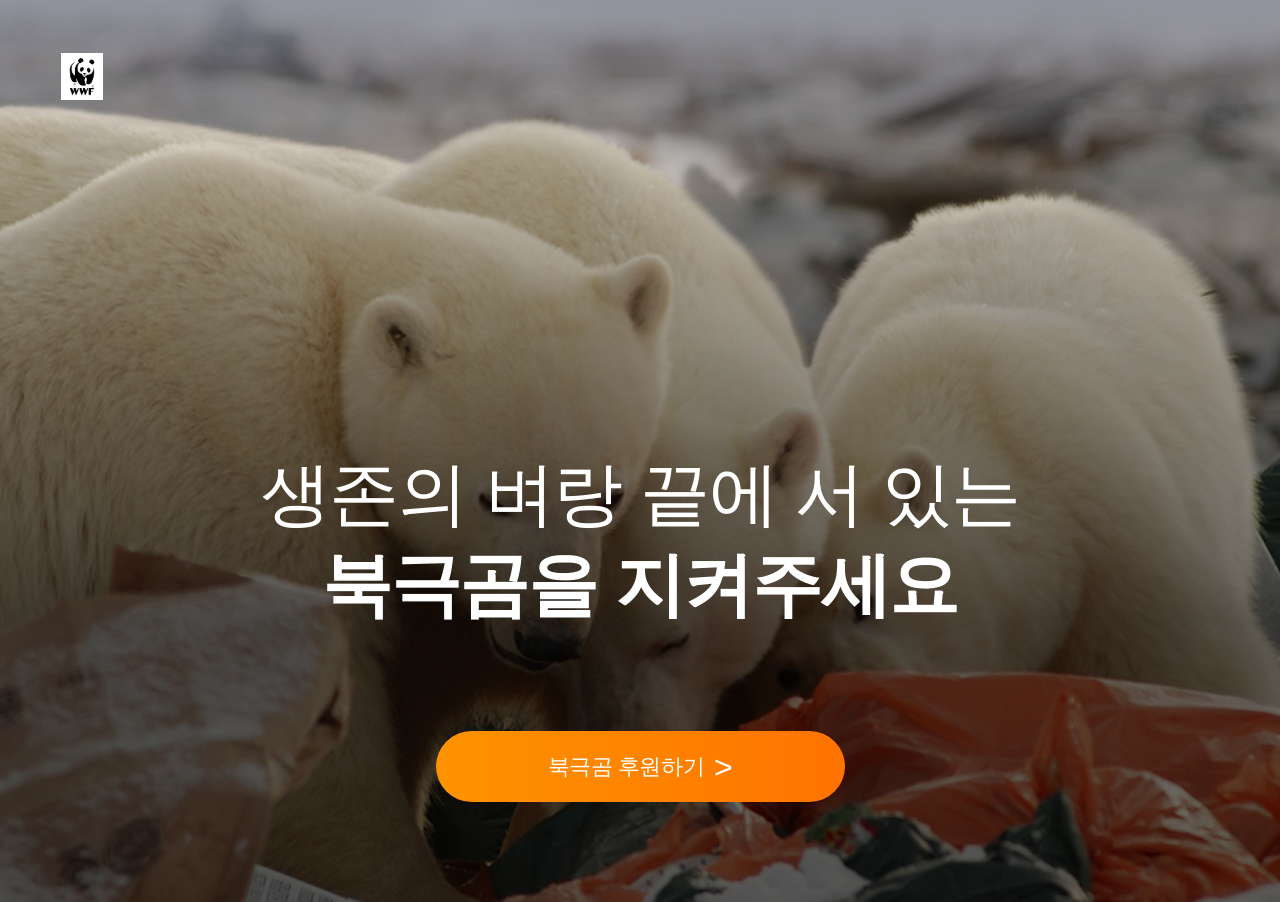
==== index.html @ 6d28d020 "1행 완성" ====
<!DOCTYPE html>
<html lang="ko">
<head>
    <meta charset="UTF-8">
    <meta name="viewport" content="width=device-width, initial-scale=1.0">
    <meta name="keywords" content="">
    <meta name="description" content="">
    <title>Document</title>
    <link rel="shortcut icon" href="./images/logo.jpg" type="image/x-icon">
    <link rel="stylesheet" href="./styles/reset.css">
    <link rel="stylesheet" href="./styles/common.css">
    <link rel="stylesheet" href="./styles/index.css">
    <link rel="stylesheet" href="./styles/responsive.css">
</head>
<body>
    <div id="wrap">
        <!-- 1행 캠페인 표지 -->
        <section class="container intro">
            <p class="logo"><img src="./images/logo.jpg" alt=""></p>
            <h1><span>생존의 벼랑 끝에 서 있는</span><span>북극곰을 지켜주세요</span></h1>
            <a href="#" class="sponsor_btn"><em>북극곰 후원하기</em><!-- a::after --></a>
        </section>
        <!-- 2행 퀴즈 -->
        <!-- 3행 동영상 -->
        <!-- 4행 50 감소 -->
        <!-- 5행 빙하 -->
        <!-- 6행 위기 -->
        <!-- 7행 wwf-->
        <!-- 8행 활동-->
        <!-- 9행 선물-->
        <!-- 10행 안내-->
    </div>
</body>
</html>
---- styles/common.css ----
/* 공통 common.css */
#wrap {}
#wrap * {transition:all 0.5s;}
#wrap .container {min-width:320px;}
/* mobile disign - .sponsor_btn */
#wrap .container .sponsor_btn {
    width:164px; height:41px; /* display:block; margin:0 auto; */
    background:linear-gradient(90deg,#FE9300, #FF7300);
    border-radius:37.5px;
    display:flex;
    flex-flow:row nowrap;
    justify-content:center;
    align-items:center;
    /* gap:10px; */ /* gap 또는 margin-right를 통해 사이를 띄울 수 있음. */ 
}
#wrap .container .sponsor_btn:hover {
    background:linear-gradient(90deg,#16A9C6,#02C7E6);
}
#wrap .container .sponsor_btn:hover::after {
    animation:move 0.5s linear alternate infinite;
}
#wrap .container .sponsor_btn em {
    margin-right:10px; color:#fff;
    font-weight:500;
}
#wrap .container .sponsor_btn::after {
    content:'>'; display:block;
    color:#fff; font-size:0.75rem;
}
@keyframes move {
    0% {transform:translateX(0);}
    100% {transform:translateX(4px);}
}
---- styles/index.css ----
/* =========================1행 캠페인 표지(mobile)======================= */
#wrap .intro {
    background-image:url(../images/bg1.png);
    background-size:auto 130%;
    background-position:center bottom;
    padding:100px 0;
    position:relative;
    display:flex;
    flex-flow:column wrap;
    justify-content:center;
    align-items:center;
}
#wrap .intro > * {position:relative; z-index:100;}
#wrap .intro::after {
    content:''; display:block; width:100%; height:100%;
    background:linear-gradient(transparent, #000 69%); opacity:0.6;
    position:absolute; z-index:90; left:0; top:0;
}
#wrap .intro .logo {
    width:24px; 
    position:absolute;/* 피그마 무시기능과 동일 absolute */ left:21px; top:18px;
    z-index:99999999;
}
#wrap .intro .logo img {width:100%;}
#wrap .intro h1 {text-align:center; margin:0 0 50px;}
#wrap .intro h1 span {
    color:#fff;
    font-size:1.88rem;
    display:block; line-height:1.3;
}
#wrap .intro h1 span:nth-child(1) {}
#wrap .intro h1 span:nth-child(2) {}
#wrap .intro .sponsor_btn {}
---- styles/responsive.css ----
/*  반응형 조건 responsive */
/* m(320~) -> tablet(1024~) -> desktop(1250~) */
@media screen and (min-width:866px) {
    #wrap .intro { padding:300px 0 100px;}
}/* 866~1023 */
@media screen and (min-width:1024px) {
    #wrap .intro { padding:410px 0 100px;}
    #wrap .intro .logo {  left:36px; top:30px; }
    #wrap .intro h1 {margin:0 0 100px;}
    #wrap .intro h1 span {font-size:3.13rem;}
    #wrap .container .sponsor_btn {width:238px; height:60px;}
    #wrap .container .sponsor_btn em {font-size:1.38rem;}
    #wrap .container .sponsor_btn::after {font-size:1rem;}
}/* 1024~1249*/
@media screen and (min-width:1250px) {
    #wrap .intro { padding:449px 0 100px;}
    #wrap .intro .logo {width:42px; left:61px; top:53px;}
    #wrap .container .sponsor_btn {width:409px; height:71px;}
    #wrap .container .sponsor_btn em {font-size:2.13;}
    #wrap .container .sponsor_btn::after {font-size:2rem;}
    #wrap .intro h1 span {font-size:4.38rem;}
    #wrap .intro h1 span:nth-child(1) {font-weight:400;}
    #wrap .intro h1 span:nth-child(2) {font-weight:700;}
}/* 1250~max */
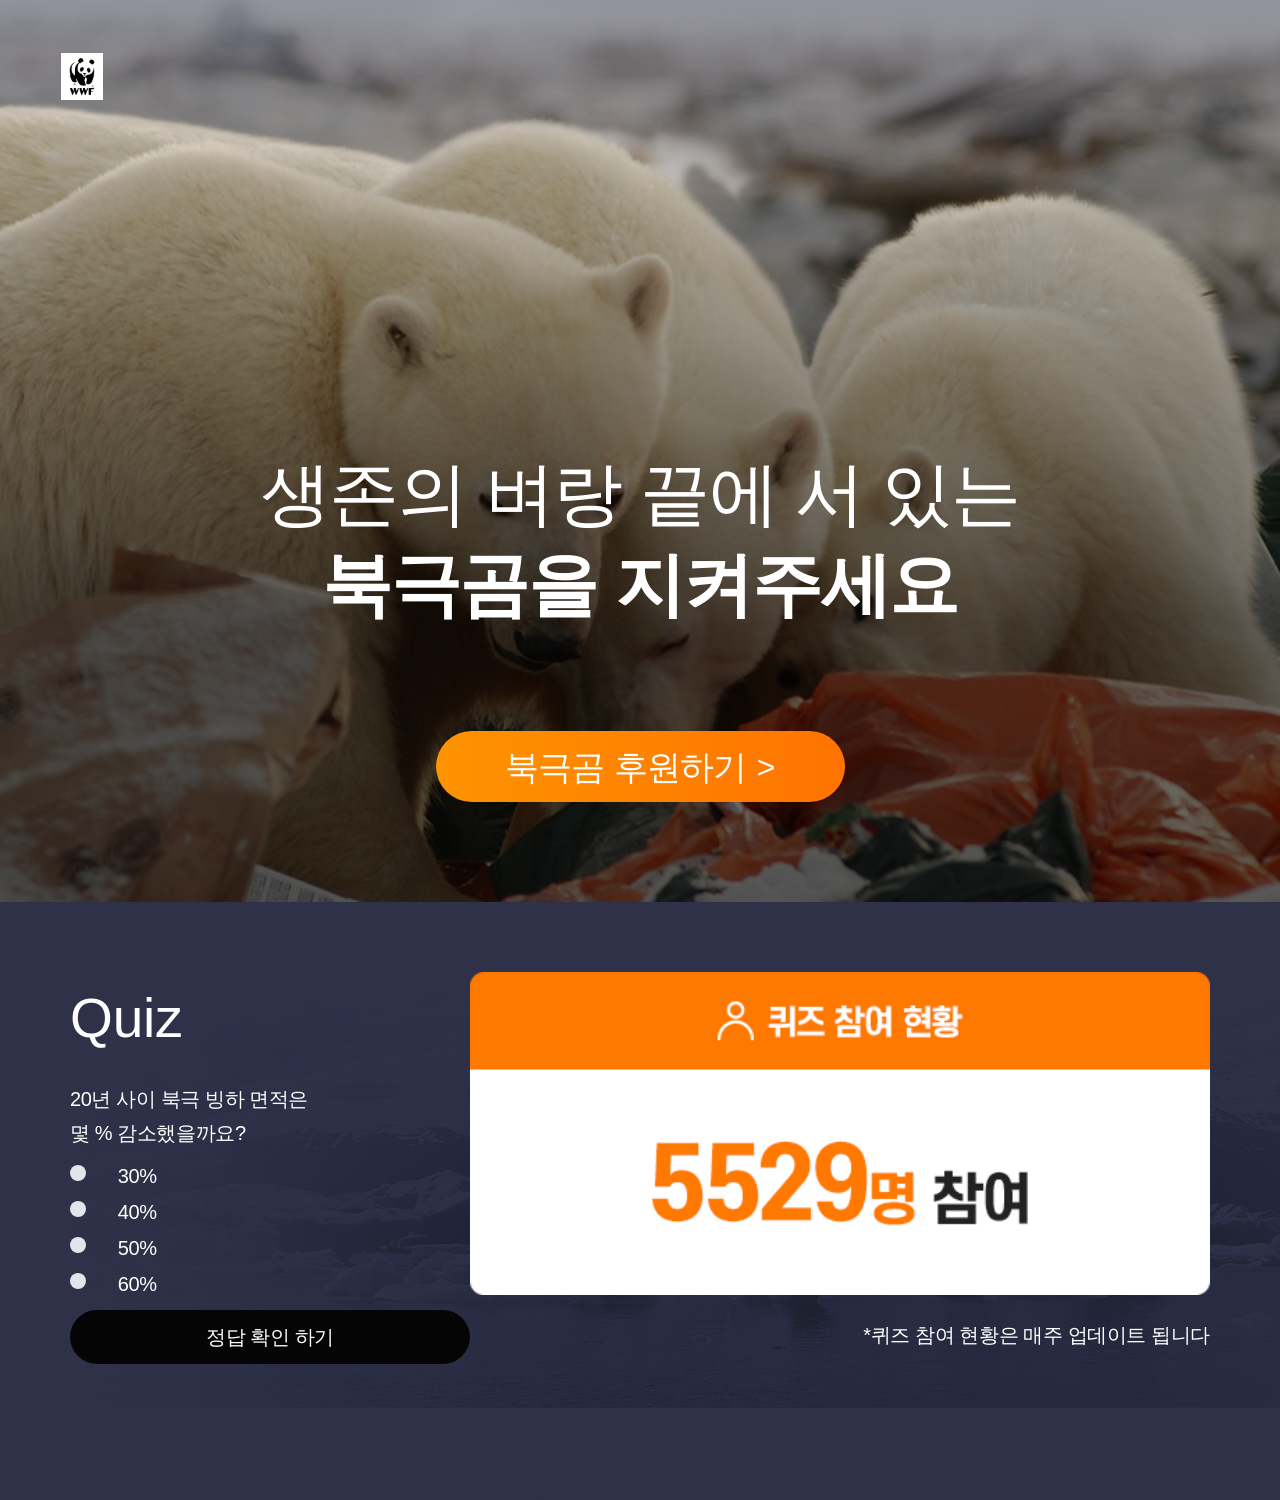
==== commit dd075a0d: "26/03/04학원 update" ====
--- a/index.html
+++ b/index.html
@@ -21,6 +21,27 @@
             <a href="#" class="sponsor_btn"><em>북극곰 후원하기</em><!-- a::after --></a>
         </section>
         <!-- 2행 퀴즈 -->
+        <div class="container quiz_bg">
+            <section class="contents quiz">
+                <div class="quiz_list">
+                    <h1>Quiz</h1>
+                    <h2><span>20년 사이 북극 빙하 면적은 </span><span>몇 % 감소했을까요?</span></h2>
+                    <form action="#" method="get" id="quiz_form">
+                        <ul>
+                            <li><input type="radio" id="per_30" name="quiz_group" value=""><label for="per_30">30%</label></li>
+                            <li><input type="radio" id="per_40" name="quiz_group" value=""><label for="per_40">40%</label></li>
+                            <li><input type="radio" id="per_50" name="quiz_group" value=""><label for="per_50">50%</label></li>
+                            <li><input type="radio" id="per_60" name="quiz_group" value=""><label for="per_60">60%</label></li>
+                        </ul>
+                        <button type="button" id="answer_btn">정답 확인 하기</button>
+                    </form>
+                </div>
+                <div class="quiz_status">
+                    <img src="./images/quiz_contents.png" alt="">
+                    <p>*퀴즈 참여 현황은 매주 업데이트 됩니다</p>
+                </div>
+            </section>
+        </div>
         <!-- 3행 동영상 -->
         <!-- 4행 50 감소 -->
         <!-- 5행 빙하 -->
--- a/styles/common.css
+++ b/styles/common.css
@@ -2,6 +2,8 @@
 #wrap {}
 #wrap * {transition:all 0.5s;}
 #wrap .container {min-width:320px;}
+#wrap .container .contents {max-width:1250px; margin:0 auto;}
+
 /* mobile disign - .sponsor_btn */
 #wrap .container .sponsor_btn {
     width:164px; height:41px; /* display:block; margin:0 auto; */
--- a/styles/index.css
+++ b/styles/index.css
@@ -26,8 +26,69 @@
 #wrap .intro h1 span {
     color:#fff;
     font-size:1.88rem;
-    display:block; line-height:1.3;
+    line-height:1.3;
 }
 #wrap .intro h1 span:nth-child(1) {}
-#wrap .intro h1 span:nth-child(2) {}
-#wrap .intro .sponsor_btn {}+#wrap .intro h1 span:nth-child(2) {display:block;}
+#wrap .intro .sponsor_btn {}
+/* =======================================2행========================================== */
+#wrap .quiz_bg {
+    background-image:url(../images/quiz_bg.png);
+    padding:70px;
+}
+#wrap .quiz_bg .quiz {display:flex; flex-flow:column nowrap;} /* t, d column -> row */
+#wrap .quiz_bg .quiz .quiz_list {margin:0 0 50px;}
+#wrap .quiz_bg .quiz .quiz_list > * {margin-bottom:16px;}
+#wrap .quiz_bg .quiz .quiz_list h1 {
+    font-size:1.5rem; line-height:1.2; letter-spacing:-0.01rem; font-weight:500;
+    font-family:Noto Sans KR, sans-serif; /* 단독 글꼴일 경우 */
+}
+#wrap .quiz_bg .quiz .quiz_list h2 {line-height:1.7;}
+#wrap .quiz_bg .quiz .quiz_list h2 span {
+    line-height:1.7;
+}
+#wrap .quiz_bg .quiz .quiz_list h2 span:nth-child(2) {
+    display:block;
+}
+#wrap .quiz_bg .quiz .quiz_list form {}
+#wrap .quiz_bg .quiz .quiz_list form ul {margin-bottom:16px;}
+#wrap .quiz_bg .quiz .quiz_list form ul > * {margin-bottom:8px;}
+#wrap .quiz_bg .quiz .quiz_list form ul li {margin-bottom:16px;}
+#wrap .quiz_bg .quiz .quiz_list form ul li:last-child {margin-bottom:0;}
+#wrap .quiz_bg .quiz .quiz_list form ul li input {display:none;}
+#wrap .quiz_bg .quiz .quiz_list form ul li input:checked + label {
+    background-image:url(../images/check_on.svg);
+}
+#wrap .quiz_bg .quiz .quiz_list form ul li label {
+    color:#fff; font-size:0.88rem;
+    background-image:url(../images/check_off.svg);
+    background-size:16px;
+    background-repeat:no-repeat;
+    padding-left:47.75px;
+}
+#wrap .quiz_bg .quiz .quiz_list form ul li:hover label {color:#16A9C6;}
+#wrap .quiz_bg .quiz .quiz_list form #answer_btn {
+    width:100%; padding:10px 0;
+    background-color:#050505;
+    color:#fff; border-radius:50px;
+    line-height:1.7;
+}
+#wrap .quiz_bg .quiz .quiz_list form #answer_btn:hover {
+    background:linear-gradient(90deg,#16A9C6,#02C7E6);
+}
+#wrap .quiz_bg .quiz .quiz_status {}
+#wrap .quiz_bg .quiz .quiz_status img {
+    width:100%;
+    margin-bottom:20px;
+}
+#wrap .quiz_bg .quiz .quiz_status p {
+    font-size:1.25rem;
+    text-align:right;
+}
+/* =========공통 선택자============ */
+#wrap .quiz_bg .quiz .quiz_list h1,
+#wrap .quiz_bg .quiz .quiz_list h2 span,
+#wrap .quiz_bg .quiz .quiz_status p {
+    color:#fff;
+    line-height:1.7;
+}
--- a/styles/responsive.css
+++ b/styles/responsive.css
@@ -1,24 +1,45 @@
 /*  반응형 조건 responsive */
 /* m(320~) -> tablet(1024~) -> desktop(1250~) */
+@media screen and (min-width:666px) {
+    /* ===========2행 퀴즈 */
+    #wrap .quiz_bg .quiz {flex-flow:row nowrap; justify-content:space-between;} /* t, d column -> row */
+    #wrap .quiz_bg .quiz .quiz_list {width:200px;}
+    #wrap .quiz_bg .quiz .quiz_status {flex:1;}
+}
 @media screen and (min-width:866px) {
     #wrap .intro { padding:300px 0 100px;}
+    #wrap .quiz_bg .quiz {
+    flex-flow:row nowrap;
+    } /* t, d column -> row */
+    /* ========================2행 퀴즈 */
+    #wrap .quiz_bg .quiz .quiz_list {width:300px;}
 }/* 866~1023 */
 @media screen and (min-width:1024px) {
     #wrap .intro { padding:410px 0 100px;}
-    #wrap .intro .logo {  left:36px; top:30px; }
+    #wrap .intro .logo {left:36px; top:30px;}
     #wrap .intro h1 {margin:0 0 100px;}
     #wrap .intro h1 span {font-size:3.13rem;}
     #wrap .container .sponsor_btn {width:238px; height:60px;}
     #wrap .container .sponsor_btn em {font-size:1.38rem;}
     #wrap .container .sponsor_btn::after {font-size:1rem;}
+    /* ========================2행 퀴즈 */
+    #wrap .quiz_bg .quiz .quiz_list h1 {font-size:2.5rem;}
+    #wrap .quiz_bg .quiz .quiz_list h2 span {font-size:1.25rem;}
+    #wrap .quiz_bg .quiz .quiz_list form ul li label {font-size:1.25rem;}
+    #wrap .quiz_bg .quiz .quiz_list form #answer_btn {font-size:1.25rem;}
+    #wrap .quiz_bg .quiz .quiz_list {width:400px;}
+    #wrap .quiz_bg .quiz .quiz_list h2 span:nth-child(2) {display:inline-block;}
 }/* 1024~1249*/
 @media screen and (min-width:1250px) {
     #wrap .intro { padding:449px 0 100px;}
     #wrap .intro .logo {width:42px; left:61px; top:53px;}
     #wrap .container .sponsor_btn {width:409px; height:71px;}
-    #wrap .container .sponsor_btn em {font-size:2.13;}
+    #wrap .container .sponsor_btn em {font-size:2.13rem;}
     #wrap .container .sponsor_btn::after {font-size:2rem;}
     #wrap .intro h1 span {font-size:4.38rem;}
     #wrap .intro h1 span:nth-child(1) {font-weight:400;}
     #wrap .intro h1 span:nth-child(2) {font-weight:700;}
+    /* ========================2행 퀴즈 */
+    #wrap .quiz_bg .quiz .quiz_list {width:400px;}
+    #wrap .quiz_bg .quiz .quiz_list h1 {font-size:3.44rem;}
 }/* 1250~max */
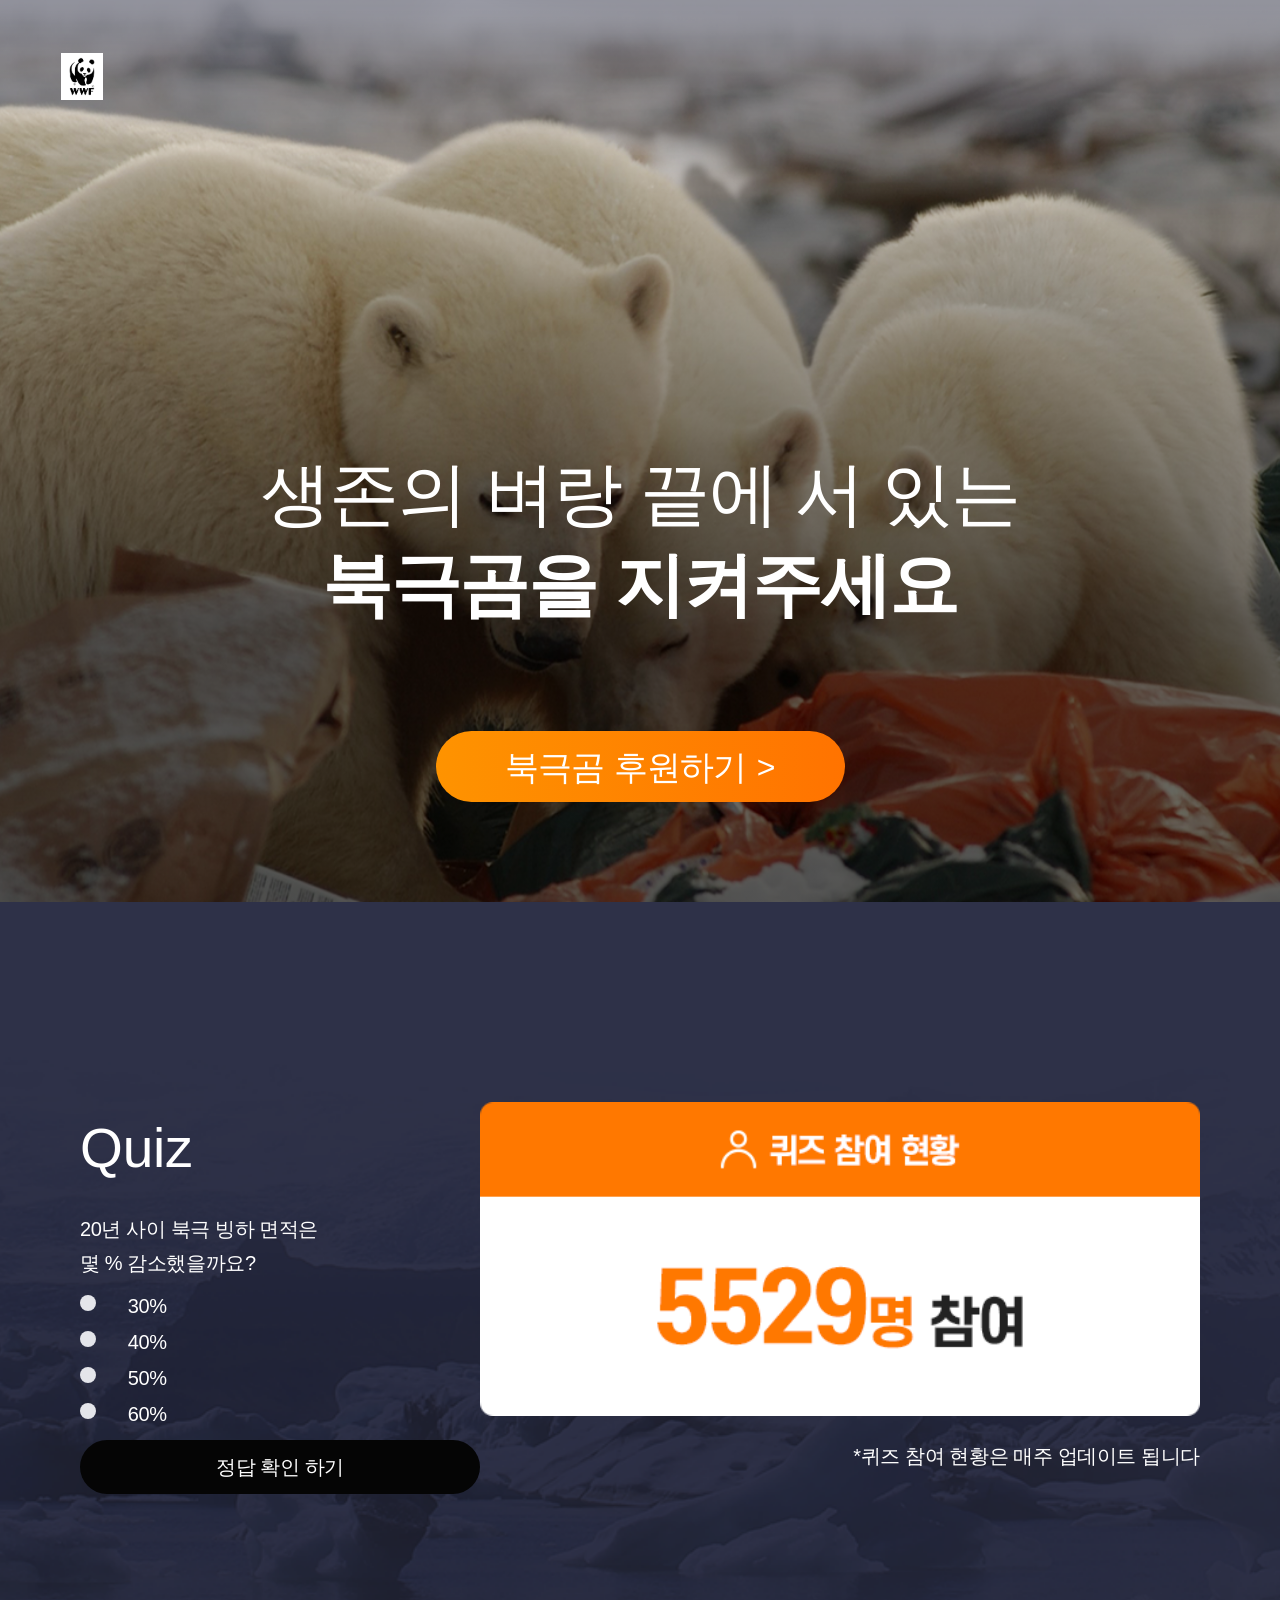
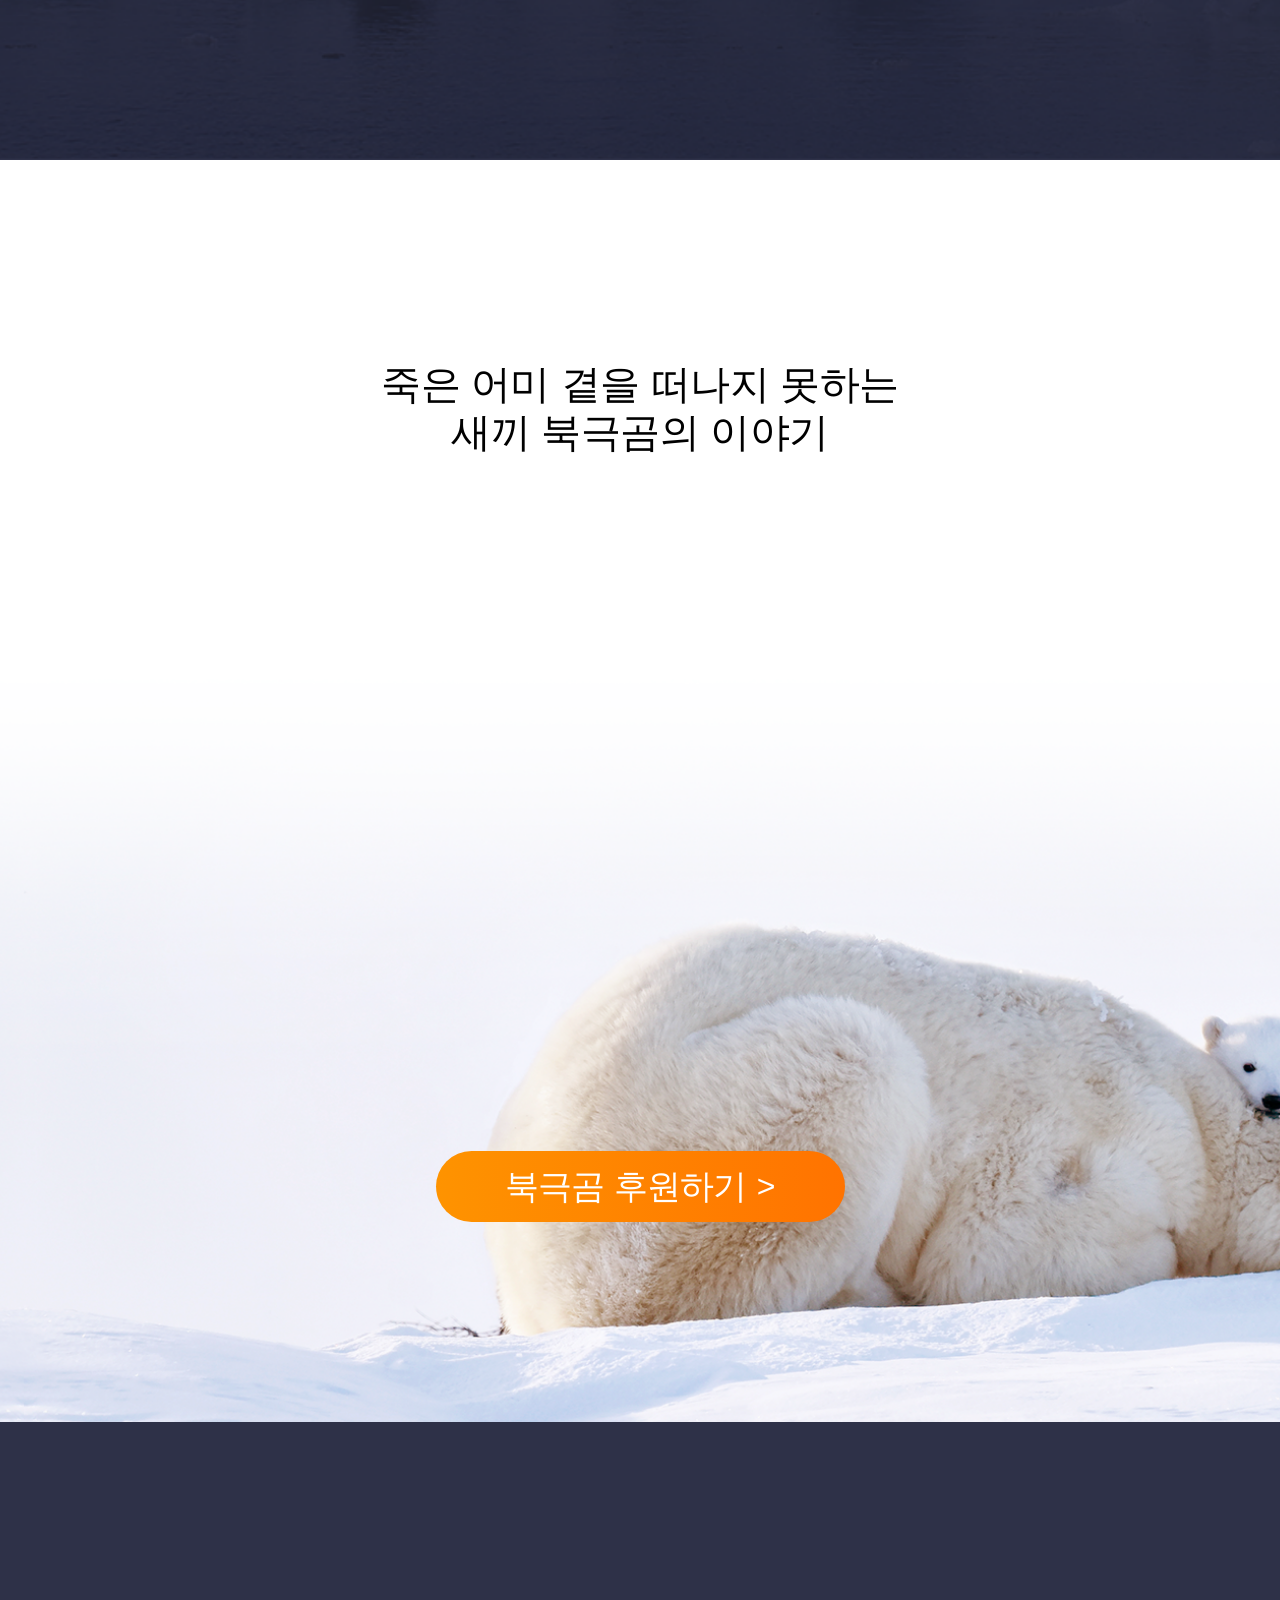
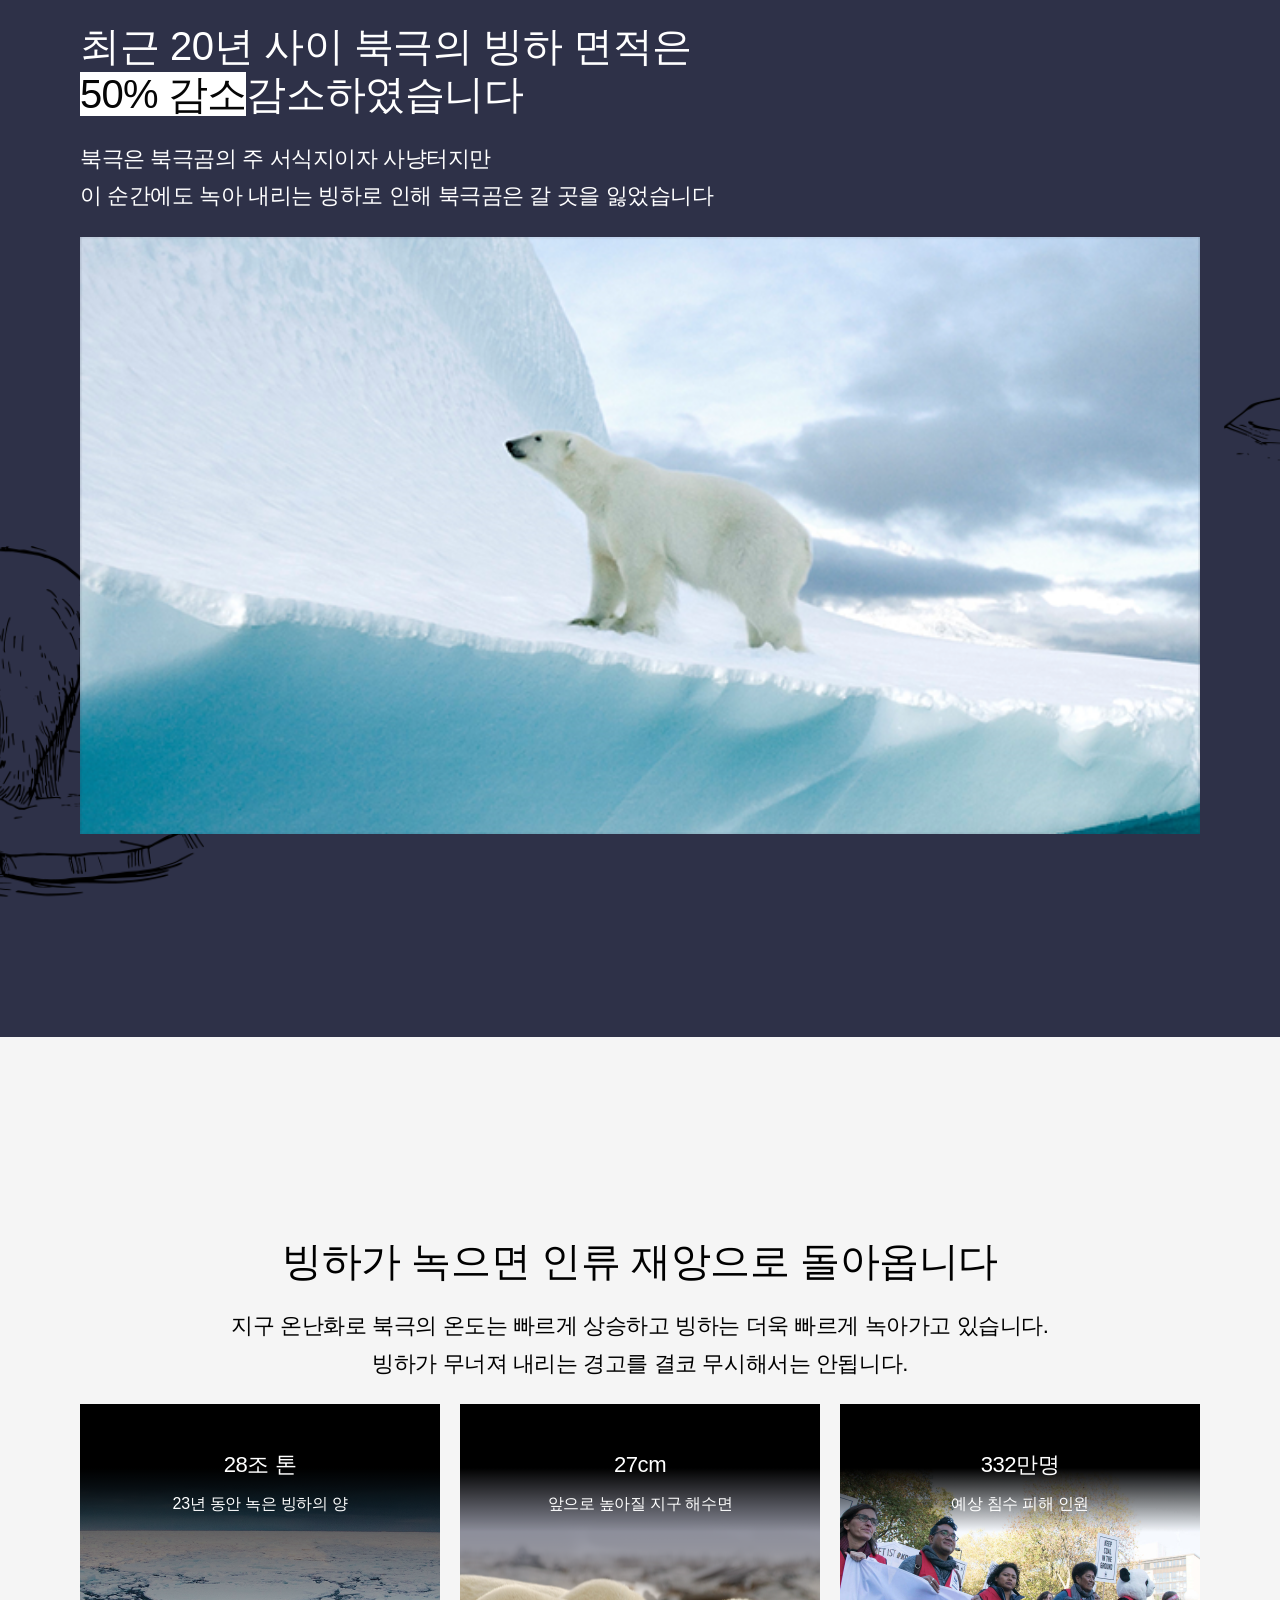
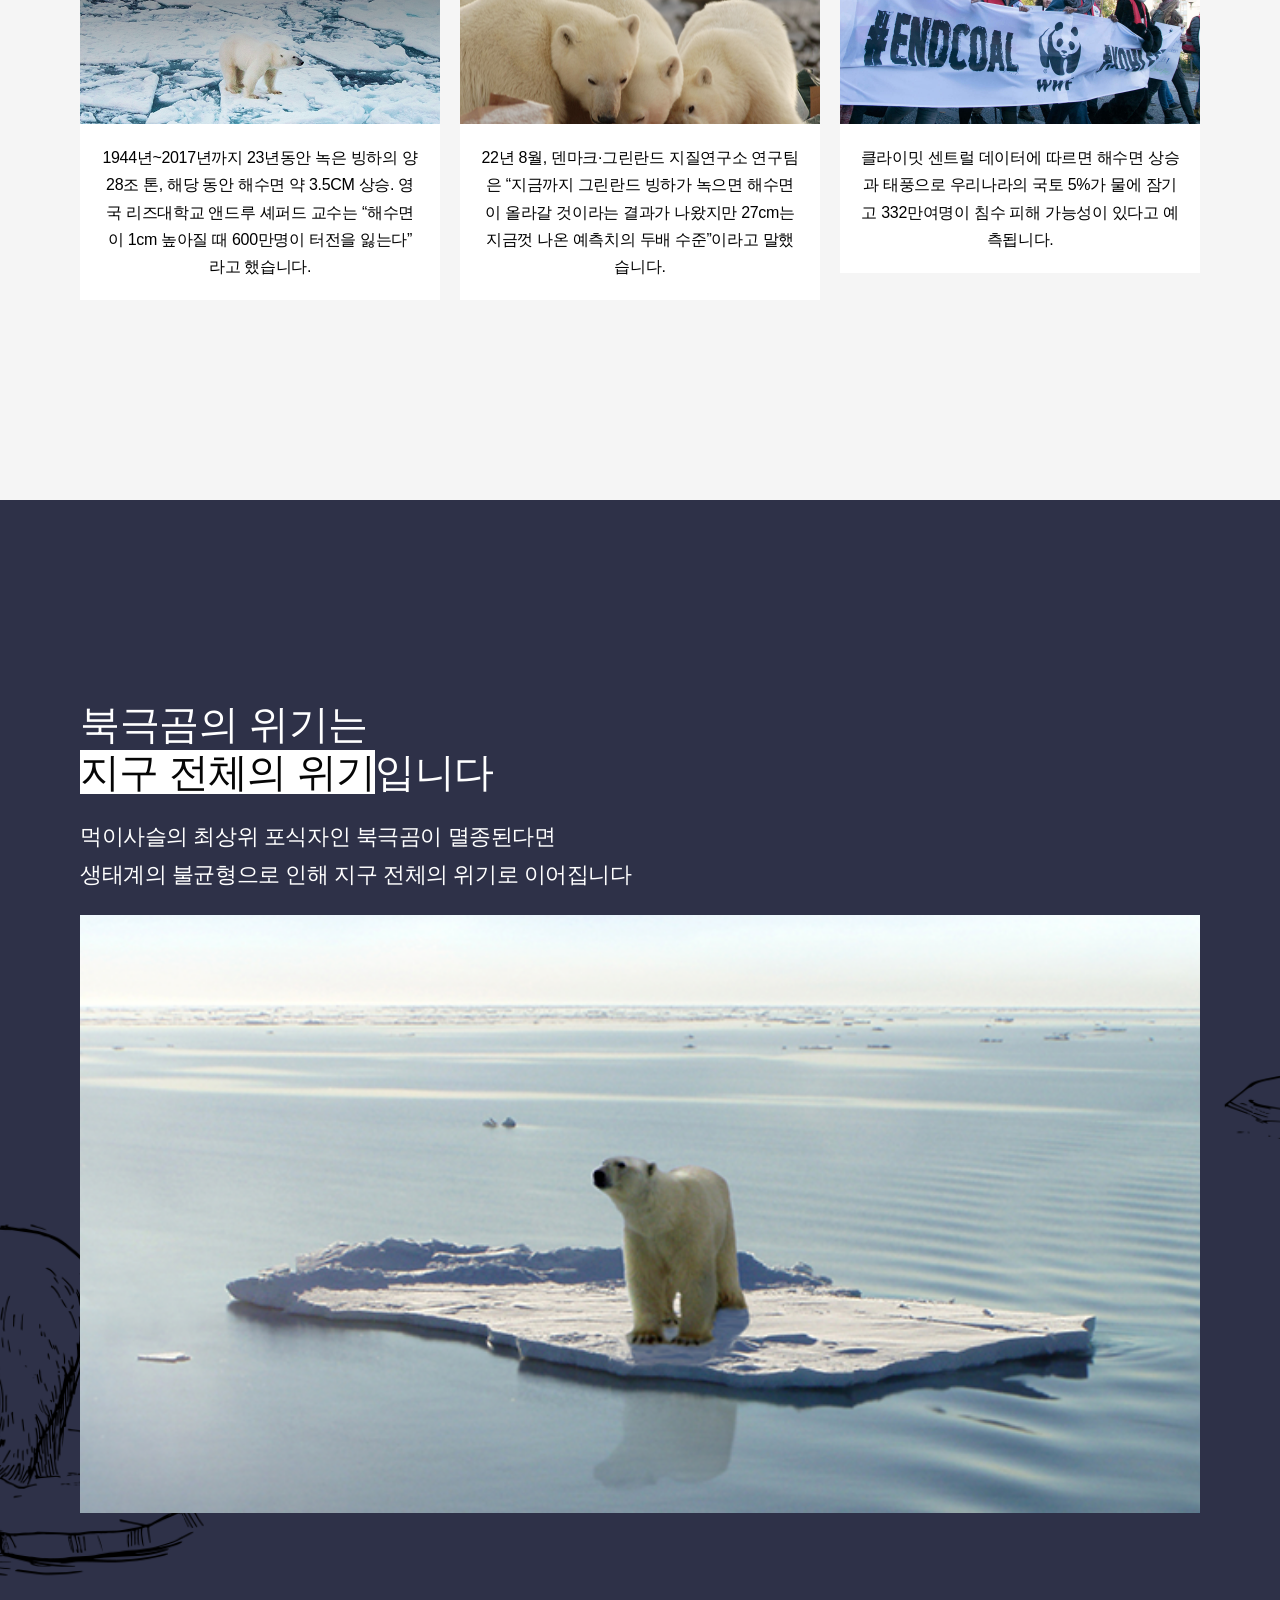
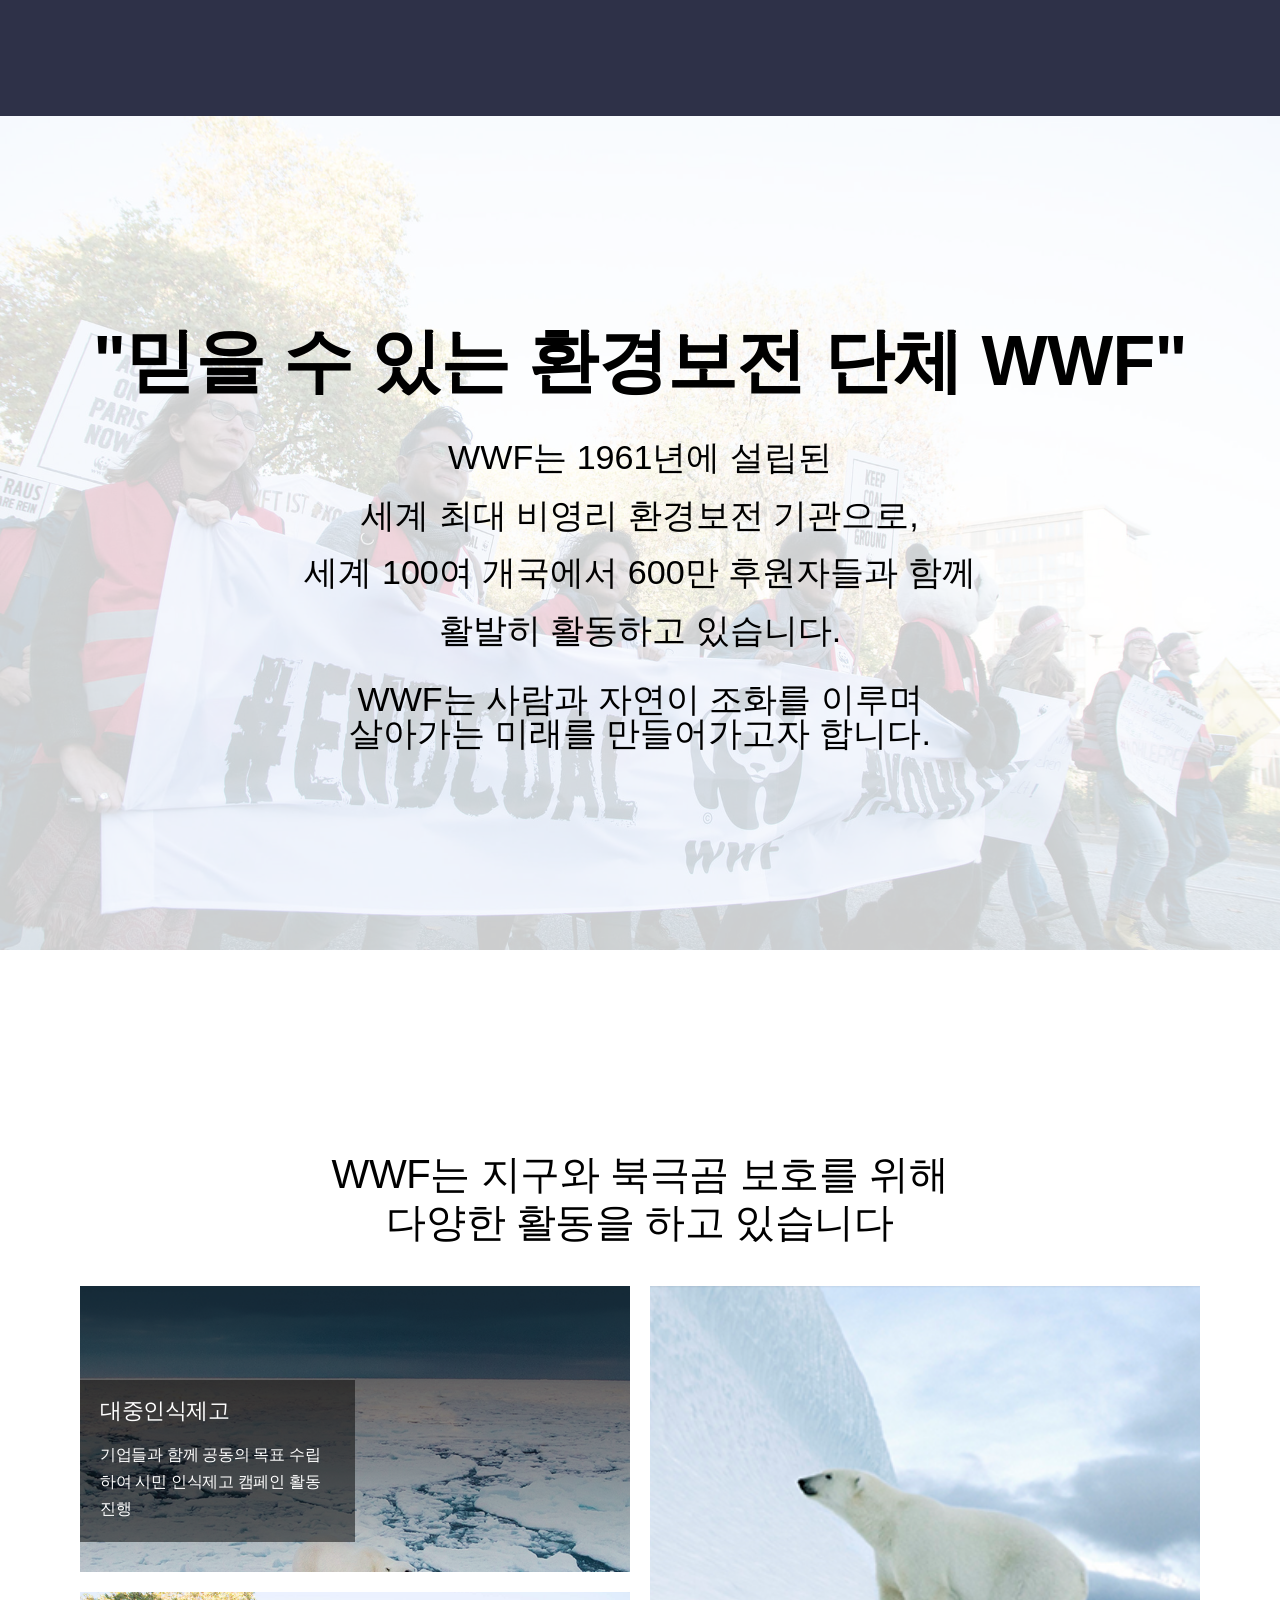
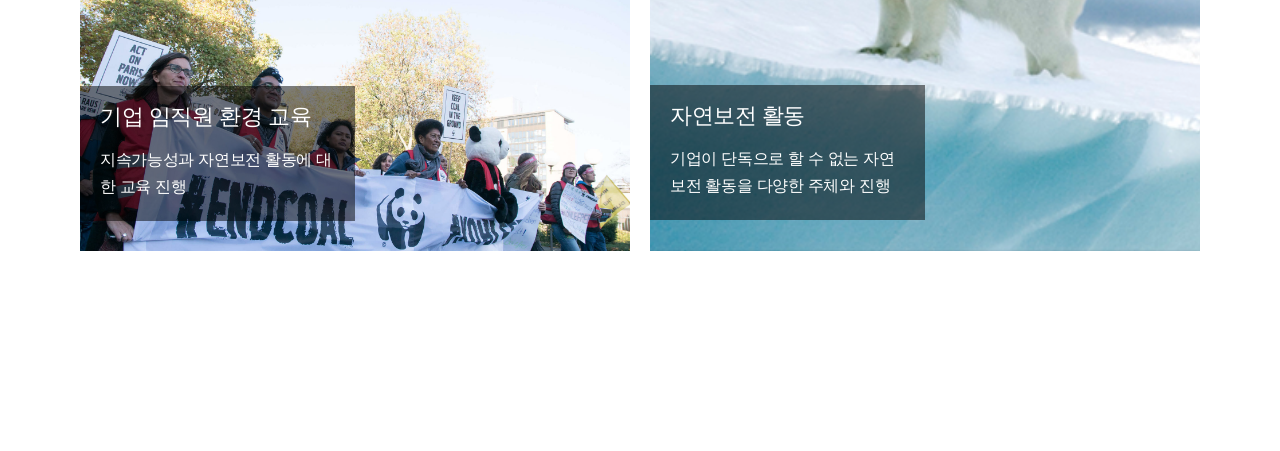
==== commit d7ec0a5c: "26/03/06학원 update" ====
--- a/index.html
+++ b/index.html
@@ -5,7 +5,7 @@
     <meta name="viewport" content="width=device-width, initial-scale=1.0">
     <meta name="keywords" content="">
     <meta name="description" content="">
-    <title>Document</title>
+    <title>WWF | 북극곰 후원페이지</title>
     <link rel="shortcut icon" href="./images/logo.jpg" type="image/x-icon">
     <link rel="stylesheet" href="./styles/reset.css">
     <link rel="stylesheet" href="./styles/common.css">
@@ -43,11 +43,104 @@
             </section>
         </div>
         <!-- 3행 동영상 -->
+        <div class="container video_bg">
+            <div class="contents video">
+                <h1>죽은 어미 곁을 떠나지 못하는<br>새끼 북극곰의 이야기</h1>
+                <iframe src="https://www.youtube.com/embed/u9V5MBqhLRc" title="기후변화를 막고 녹아내리는 북극에서 북극곰을 지켜주세요!" frameborder="0" allow="accelerometer; autoplay; clipboard-write; encrypted-media; gyroscope; picture-in-picture; web-share" referrerpolicy="strict-origin-when-cross-origin" allowfullscreen></iframe>
+                <a href="#" class="sponsor_btn"><em>북극곰 후원하기</em><!-- a::after --></a>
+            </div>
+        </div>
         <!-- 4행 50 감소 -->
-        <!-- 5행 빙하 -->
+        <div class="container reduction_bg">
+            <div class="contents reduction">
+                <h1>최근 20년 사이 북극의 빙하 면적은<br><span class="highlight">50% 감소</span>감소하였습니다</h1>
+                <p>북극은 북극곰의 주 서식지이자 사냥터지만<br>이 순간에도 녹아 내리는 빙하로 인해 북극곰은 갈 곳을 잃었습니다</p>
+                <p><img src="./images/minus_50per.png" alt=""></p>
+            </div>
+        </div>
+        <!-- 5행 인류재앙 -->
+        <div class="container humanity_bg">
+            <div class="contents humanity">
+                <h1>빙하가 녹으면 인류 재앙으로 돌아옵니다</h1>
+                <p>지구 온난화로 북극의 온도는 빠르게 상승하고 빙하는 더욱 빠르게 녹아가고 있습니다.<br>빙하가 무너져 내리는 경고를 결코 무시해서는 안됩니다.</p>
+                <ul class="list">
+                    <li>
+                        <dl>
+                            <dt>28조 톤</dt>
+                            <dd>23년 동안 녹은 빙하의 양</dd>
+                        </dl>
+                        <div class="txt">
+                            <p>1944년~2017년까지 23년동안 녹은 빙하의 양 28조 톤, 해당 동안 해수면 약 3.5CM 상승. 영국 리즈대학교 앤드루 셰퍼드 교수는 “해수면이 1cm 높아질 때 600만명이 터전을 잃는다” 라고 했습니다.</p>
+                        </div>
+                    </li>
+                    <li>
+                        <dl>
+                            <dt>27cm</dt>
+                            <dd>앞으로 높아질 지구 해수면</dd>
+                        </dl>
+                        <div class="txt">
+                            <p>22년 8월, 덴마크·그린란드 지질연구소 연구팀은 “지금까지 그린란드 빙하가 녹으면 해수면이 올라갈 것이라는 결과가 나왔지만 27cm는 지금껏 나온 예측치의 두배 수준”이라고 말했습니다.</p>
+                        </div>
+                    </li>
+                    <li>
+                        <dl>
+                            <dt>332만명</dt>
+                            <dd>예상 침수 피해 인원</dd>
+                        </dl>
+                        <div class="txt">
+                            <p>클라이밋 센트럴 데이터에 따르면 해수면 상승과 태풍으로 우리나라의 국토 5%가 물에 잠기고 332만여명이 침수 피해 가능성이 있다고 예측됩니다.</p>
+                        </div>
+                    </li>
+                </ul>
+            </div>
+        </div>
         <!-- 6행 위기 -->
+        <div class="container crisis_bg">
+            <div class="contents crisis">
+                <h1>북극곰의 위기는<br><span class="highlight">지구 전체의 위기</span>입니다</h1>
+                <p>먹이사슬의 최상위 포식자인 북극곰이 멸종된다면<br>생태계의 불균형으로 인해 지구 전체의 위기로 이어집니다</p>
+                <p><img src="./images/bg2.png" alt=""></p>
+            </div>
+        </div>
         <!-- 7행 wwf-->
+        <div class="container wwf_bg">
+            <div class="contents wwf">
+                <h1>"믿을 수 있는 환경보전 단체 WWF"</h1>
+                <p>
+                    WWF는 1961년에 설립된<br>
+                    세계 최대 비영리 환경보전 기관으로,<br>
+                    세계 100여 개국에서 600만 후원자들과 함께<br>
+                    활발히 활동하고 있습니다.
+                </p>
+                <p>WWF는 사람과 자연이 조화를 이루며<br>살아가는 미래를 만들어가고자 합니다.</p>
+            </div>
+        </div>
         <!-- 8행 활동-->
+        <div class="container activity_bg">
+            <div class="contents activity">
+                <h1>WWF는 지구와 북극곰 보호를 위해<br>다양한 활동을 하고 있습니다</h1>
+                <ul class="details">
+                    <li>
+                        <dl class="txt">
+                            <dt>대중인식제고</dt>
+                            <dd>기업들과 함께 공동의 목표 수립하여 시민 인식제고 캠페인 활동 진행</dd>
+                        </dl>
+                    </li>
+                    <li>
+                        <dl class="txt">
+                            <dt>기업 임직원 환경 교육</dt>
+                            <dd>지속가능성과 자연보전 활동에 대한 교육 진행</dd>
+                        </dl>
+                    </li>
+                    <li>
+                        <dl class="txt">
+                            <dt>자연보전 활동</dt>
+                            <dd>기업이 단독으로 할 수 없는 자연보전 활동을 다양한 주체와 진행</dd>
+                        </dl>
+                    </li>
+                </ul>
+            </div>
+        </div>
         <!-- 9행 선물-->
         <!-- 10행 안내-->
     </div>
--- a/styles/common.css
+++ b/styles/common.css
@@ -1,12 +1,30 @@
 /* 공통 common.css */
 #wrap {}
 #wrap * {transition:all 0.5s;}
-#wrap .container {min-width:320px;}
+#wrap .container {
+    min-width:320px;
+    background-size:cover; background-position:center; 
+    padding:70px 15px;
+}
 #wrap .container .contents {max-width:1250px; margin:0 auto;}
-
+#wrap .container .contents h1 {
+    font-size:1.38rem; line-height:1.2; letter-spacing:-0.01em; font-weight:500; margin-bottom:22px;
+}
+#wrap .container .contents h1 .highlight {
+    background-color:#fff; color:#050505; font-weight:500;
+}
+#wrap .container .contents h1+p {
+    font-size:0.81rem; line-height:1.7; margin-bottom:22px;
+}
+#wrap .video,
+#wrap .humanity {text-align:center;}
+#wrap .container .reduction h1, 
+#wrap .container  .crisis h1 {color:#fff;} 
+#wrap .container .reduction p,
+#wrap .container  .crisis p {color:#fff;}
 /* mobile disign - .sponsor_btn */
 #wrap .container .sponsor_btn {
-    width:164px; height:41px; /* display:block; margin:0 auto; */
+    width:164px; height:41px; display:block; margin:0 auto;
     background:linear-gradient(90deg,#FE9300, #FF7300);
     border-radius:37.5px;
     display:flex;
--- a/styles/index.css
+++ b/styles/index.css
@@ -91,4 +91,130 @@
 #wrap .quiz_bg .quiz .quiz_status p {
     color:#fff;
     line-height:1.7;
-}+}
+/* =================================3행==================================== */
+#wrap .video_bg {
+    background-image:url(../images/video_bg.png);
+}
+#wrap .video_bg .video h1 {}
+#wrap .video_bg .video iframe {width:100%; margin-bottom:70px;}
+/* =================================4행==================================== */
+#wrap .reduction_bg {
+    background-image:url(../images/minus_50per_bg.png);
+    padding:70px 15px;
+}
+#wrap .reduction_bg .reduction h1 {}
+#wrap .reduction_bg .reduction p {}
+#wrap .reduction_bg .reduction p img {width:100%;}
+/* =================================5행==================================== */
+#wrap .humanity_bg {
+    background-color:#f5f5f5;
+}
+#wrap .humanity_bg .humanity .list {
+    display:flex;
+    flex-flow:column nowrap;
+    gap:20px;
+    /* display:grid; grid-template-rows:1fr 1fr 1fr; */
+}
+#wrap .humanity_bg .humanity .list li {}
+#wrap .humanity_bg .humanity .list li:nth-child(1) dl {
+    background-image:url(../images/melt_28t.png);
+}
+#wrap .humanity_bg .humanity .list li:nth-child(2) dl {
+    background-image:url(../images/melt_27cm.png);
+}
+#wrap .humanity_bg .humanity .list li:nth-child(3) dl {
+    background-image:url(../images/wwf.jpg);
+}
+#wrap .humanity_bg .humanity .list li dl {
+    padding:48px 0;  
+    background-size:cover; 
+    background-position:center;
+    text-align:center; 
+    position:relative;
+}
+#wrap .humanity_bg .humanity .list li dl * {
+    color:#fff; position:relative; z-index:11; 
+}
+#wrap .humanity_bg .humanity .list li dl:before {
+    content:''; display:block; width:100%; height:100%;
+    background:linear-gradient(#000, #000,transparent, transparent, transparent, transparent);
+    position:absolute; left:0; top:0; z-index:10;
+}
+#wrap .humanity_bg .humanity .list li dl dt {
+    font-size:1.38rem; line-height:1.2;
+    margin-bottom:11px; 
+}
+#wrap .humanity_bg .humanity .list li dl dd {
+    line-height:1.7;
+}
+#wrap .humanity_bg .humanity .list li .txt {
+    background-color:#fff;
+}
+#wrap .humanity_bg .humanity .list li .txt p {padding:20px; line-height:1.7;}
+/* =================================6행==================================== */
+#wrap .crisis_bg {
+    background-image:url(../images/minus_50per_bg.png);
+}
+#wrap .crisis_bg .crisis h1 {}
+#wrap .crisis_bg .crisis p {}
+#wrap .crisis_bg .crisis p img {width:100%;}
+/* ======================================7행============================ */
+#wrap .wwf_bg {
+    background-image:url(../images/wwf.jpg);
+    position:relative;
+}
+#wrap .wwf_bg:before {
+    content:''; display:block; width:100%; height:100%;
+    background-color:#fff; opacity:0.8;
+    position:absolute; left:0; top:0; z-index:10;
+}
+#wrap .wwf_bg .wwf {}
+#wrap .wwf_bg .wwf * {
+    text-align:center;
+    position:relative; z-index:11;
+}
+#wrap .wwf_bg .wwf h1 {
+    font-size:1.88rem; font-weight:700; line-height:1.3;
+}
+#wrap .wwf_bg .wwf p {font-size:0.81rem;}
+#wrap .wwf_bg .wwf p:nth-child(1) {}
+#wrap .wwf_bg .wwf p:nth-child(2) {}
+/* ======================================8행============================ */
+#wrap .activity_bg {}
+#wrap .activity_bg .activity {}
+#wrap .activity_bg .activity h1 {
+    text-align:center;
+    margin-bottom:40px;
+}
+#wrap .activity_bg .activity .details {
+    display:grid;
+    grid-template-areas:
+        'public'
+        'corporation'
+        'nature';
+    gap:20px;
+}
+#wrap .activity_bg .activity .details * {color:#fff;}
+#wrap .activity_bg .activity .details li {
+    padding-top:94px;
+    background-size:cover; background-position:center;
+}
+#wrap .activity_bg .activity .details li:nth-child(1) {
+    grid-area:public; /* grid 2차원 정렬을 위한 자식 이름 짓기 (대중) */
+    background-image:url(../images/melt_28t.png);
+}
+#wrap .activity_bg .activity .details li:nth-child(2) {
+    grid-area:corporation;
+    background-image:url(../images/wwf.jpg);
+}
+#wrap .activity_bg .activity .details li:nth-child(3) {
+    grid-area:nature;
+    background-image:url(../images/minus_50per.png);
+}
+#wrap .activity_bg .activity .details li .txt {
+    padding:20px;
+    background-color:rgba(0,0,0,0.5);
+}
+#wrap .activity_bg .activity .details li .txt dt {font-size:1.38rem; margin-bottom:18px;}
+#wrap .activity_bg .activity .details li .txt dd {font-size:0.81; line-height:1.7;}
--- a/styles/responsive.css
+++ b/styles/responsive.css
@@ -5,16 +5,39 @@
     #wrap .quiz_bg .quiz {flex-flow:row nowrap; justify-content:space-between;} /* t, d column -> row */
     #wrap .quiz_bg .quiz .quiz_list {width:200px;}
     #wrap .quiz_bg .quiz .quiz_status {flex:1;}
+    #wrap .video_bg .video iframe {height:300px;}
+    /* =====================================5행 */
+    #wrap .humanity_bg .humanity .list {flex-flow:row nowrap;}
+    #wrap .humanity_bg .humanity .list li {flex:1;}
+    #wrap .humanity_bg .humanity .list li dl {
+        flex:1; height:320px;
+    }
+    /* ======================7행 */
+    #wrap .wwf_bg .wwf h1+p {
+        font-size:1.38rem;
+        letter-spacing:0;
+    }
+    #wrap .wwf_bg .wwf p {
+        font-size:1.38rem;
+        letter-spacing:0;
+    }
 }
 @media screen and (min-width:866px) {
     #wrap .intro { padding:300px 0 100px;}
+    #wrap .container {padding:200px 80px;}
     #wrap .quiz_bg .quiz {
     flex-flow:row nowrap;
     } /* t, d column -> row */
     /* ========================2행 퀴즈 */
     #wrap .quiz_bg .quiz .quiz_list {width:300px;}
+    /* =========================3행 */
+    #wrap .video_bg .video iframe {height:500px;}
+    /* =========================4행 */
+    /* ========================5행 */
 }/* 866~1023 */
 @media screen and (min-width:1024px) {
+    #wrap .container .contents h1 {font-size:2.5rem;}
+    #wrap .container .contents h1+p{font-size:1.38rem;}
     #wrap .intro { padding:410px 0 100px;}
     #wrap .intro .logo {left:36px; top:30px;}
     #wrap .intro h1 {margin:0 0 100px;}
@@ -29,6 +52,21 @@
     #wrap .quiz_bg .quiz .quiz_list form #answer_btn {font-size:1.25rem;}
     #wrap .quiz_bg .quiz .quiz_list {width:400px;}
     #wrap .quiz_bg .quiz .quiz_list h2 span:nth-child(2) {display:inline-block;}
+    /* ========================================3행 */
+    #wrap .video_bg .video iframe {height:600px;}
+    /* ========================================7행*/
+    #wrap .wwf_bg .wwf h1 {font-size:3.13rem;}
+    #wrap .wwf_bg .wwf p {font-size:1.38rem;}
+    /* ========================================8행*/
+    #wrap .activity_bg .activity .details {
+        grid-template-areas:
+            'public nature'
+            'corporation nature';
+        grid-template-columns:1fr 1fr;
+    }
+    #wrap .activity_bg .activity .details li {position:relative; padding-bottom:30px;}
+    #wrap .activity_bg .activity .details li .txt {width:50%;}
+    #wrap .activity_bg .activity .details li:nth-child(3) .txt {position:absolute; left:0; bottom:31px;}
 }/* 1024~1249*/
 @media screen and (min-width:1250px) {
     #wrap .intro { padding:449px 0 100px;}
@@ -42,4 +80,8 @@
     /* ========================2행 퀴즈 */
     #wrap .quiz_bg .quiz .quiz_list {width:400px;}
     #wrap .quiz_bg .quiz .quiz_list h1 {font-size:3.44rem;}
+    /* ========================================7행*/
+    #wrap .wwf_bg .wwf h1 {font-size:4.38rem;}
+    #wrap .wwf_bg .wwf h1+p {font-size:2.13rem;}
+    #wrap .wwf_bg .wwf p {font-size:2.13rem;}
 }/* 1250~max */
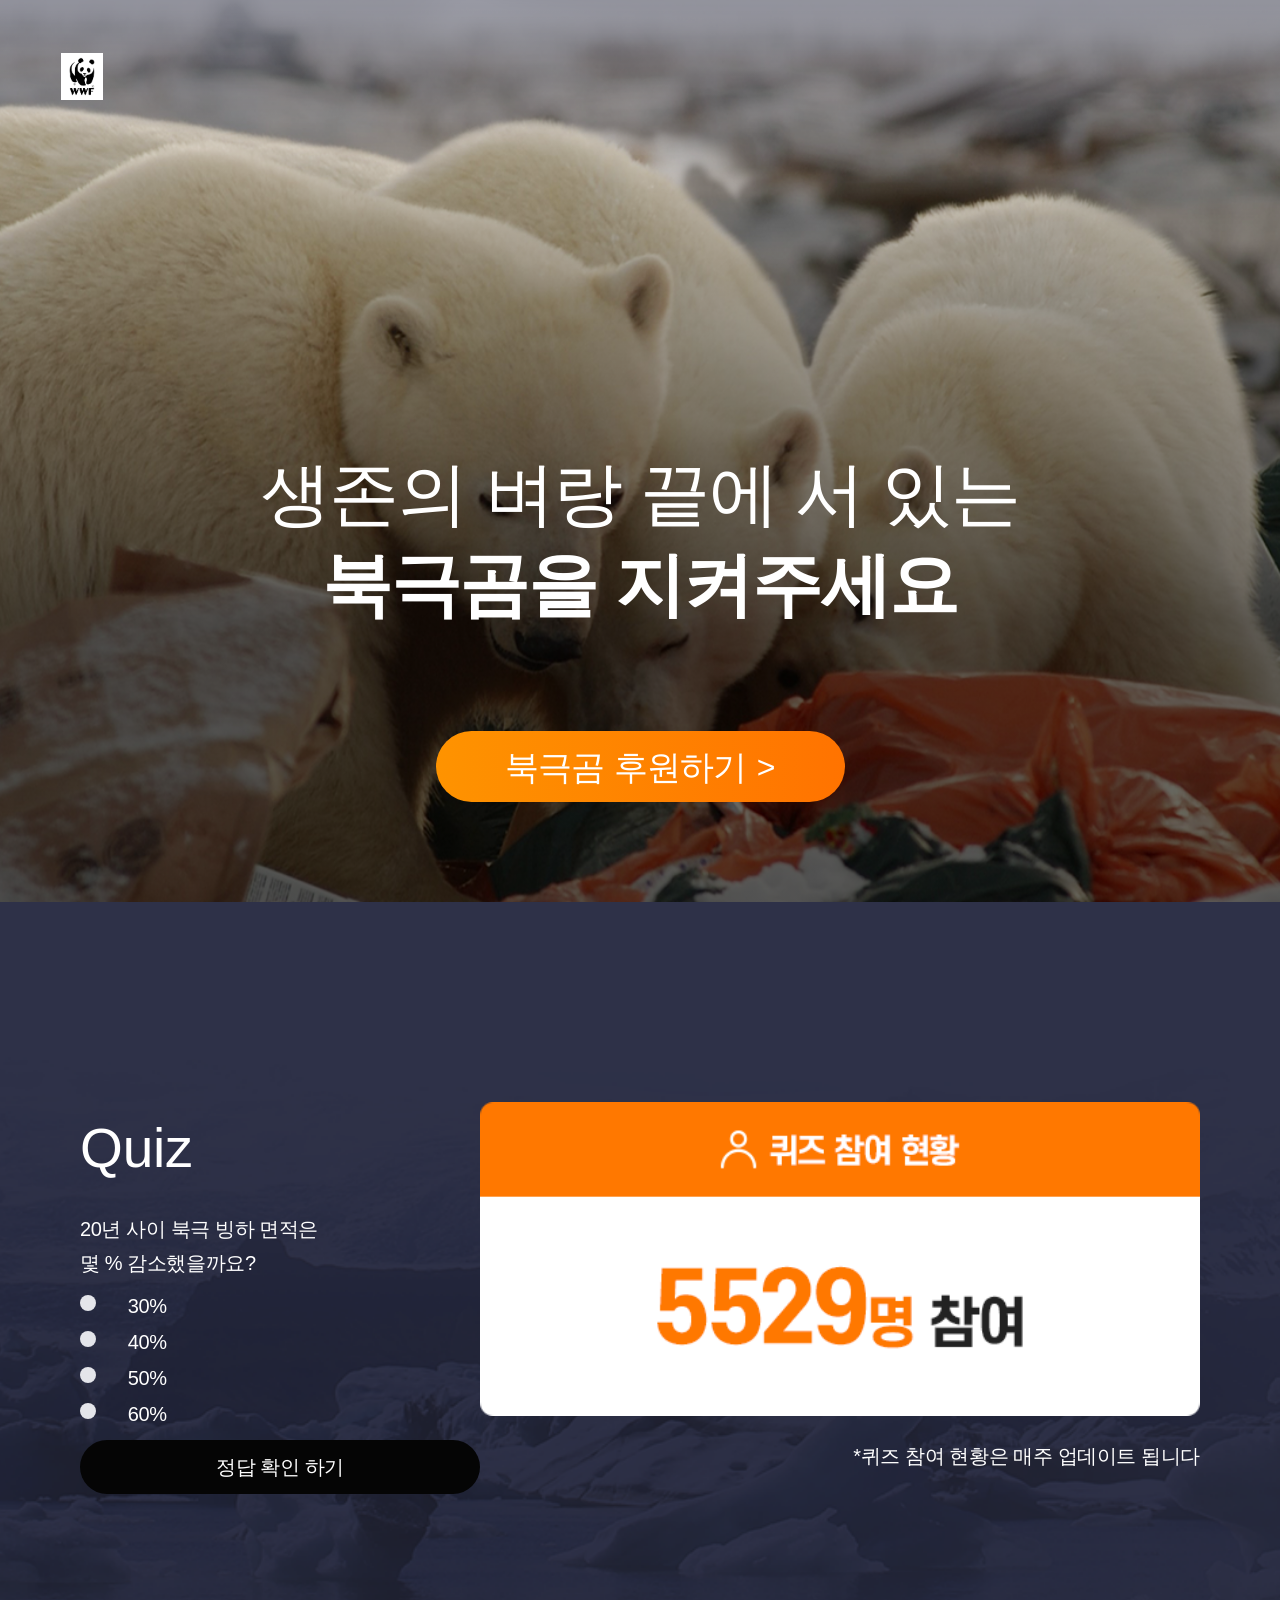
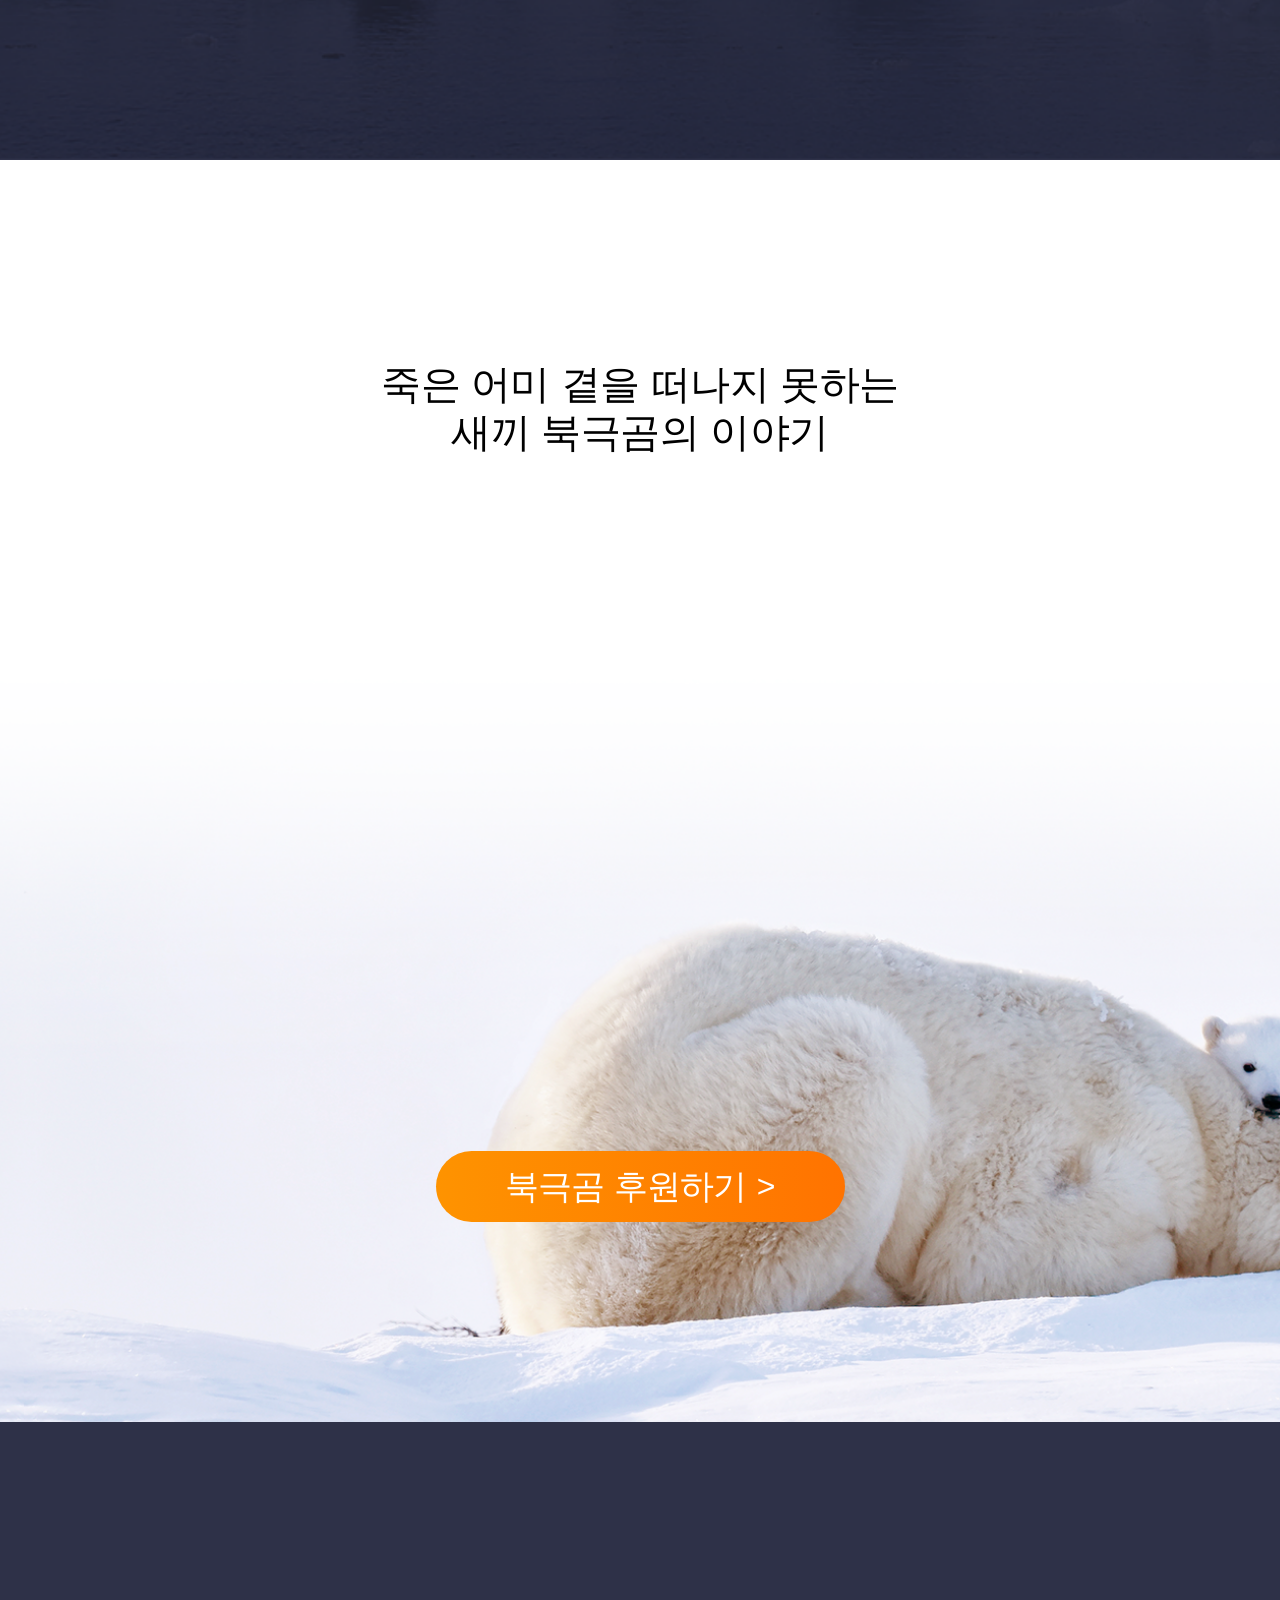
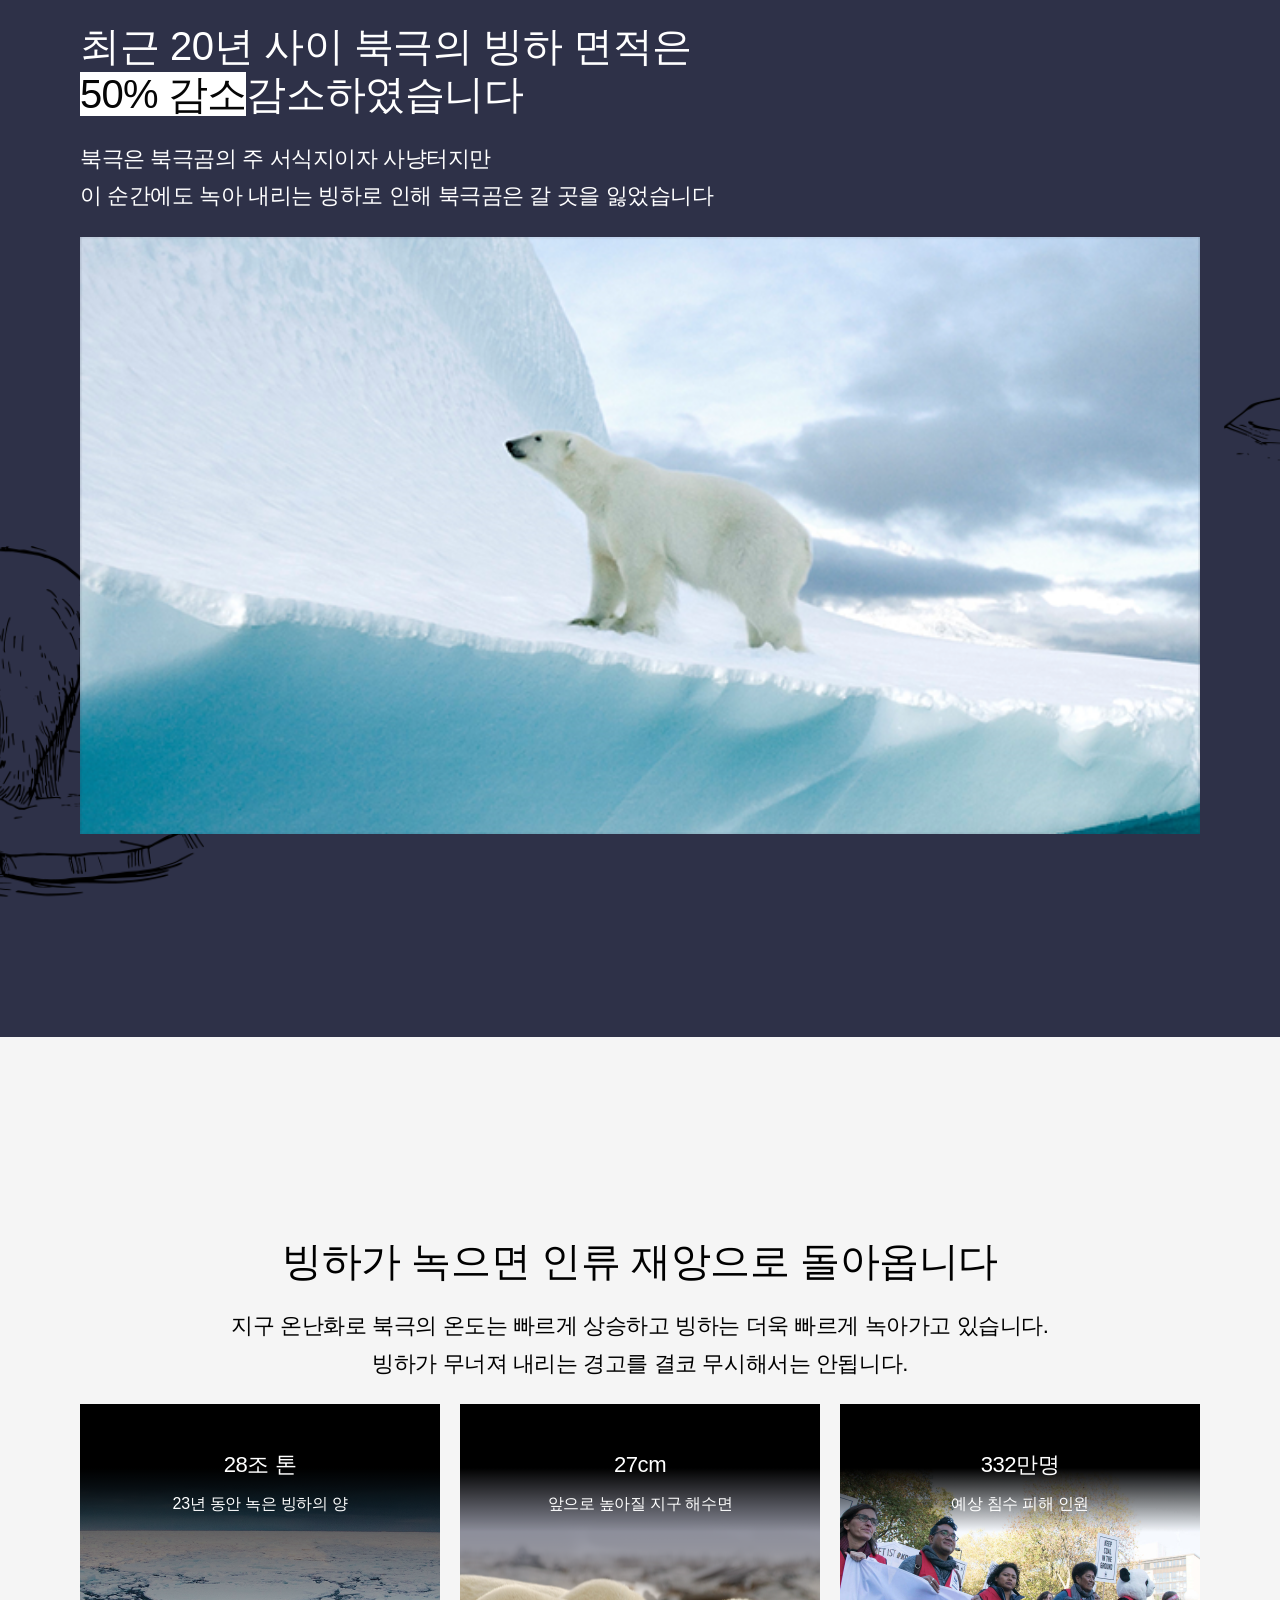
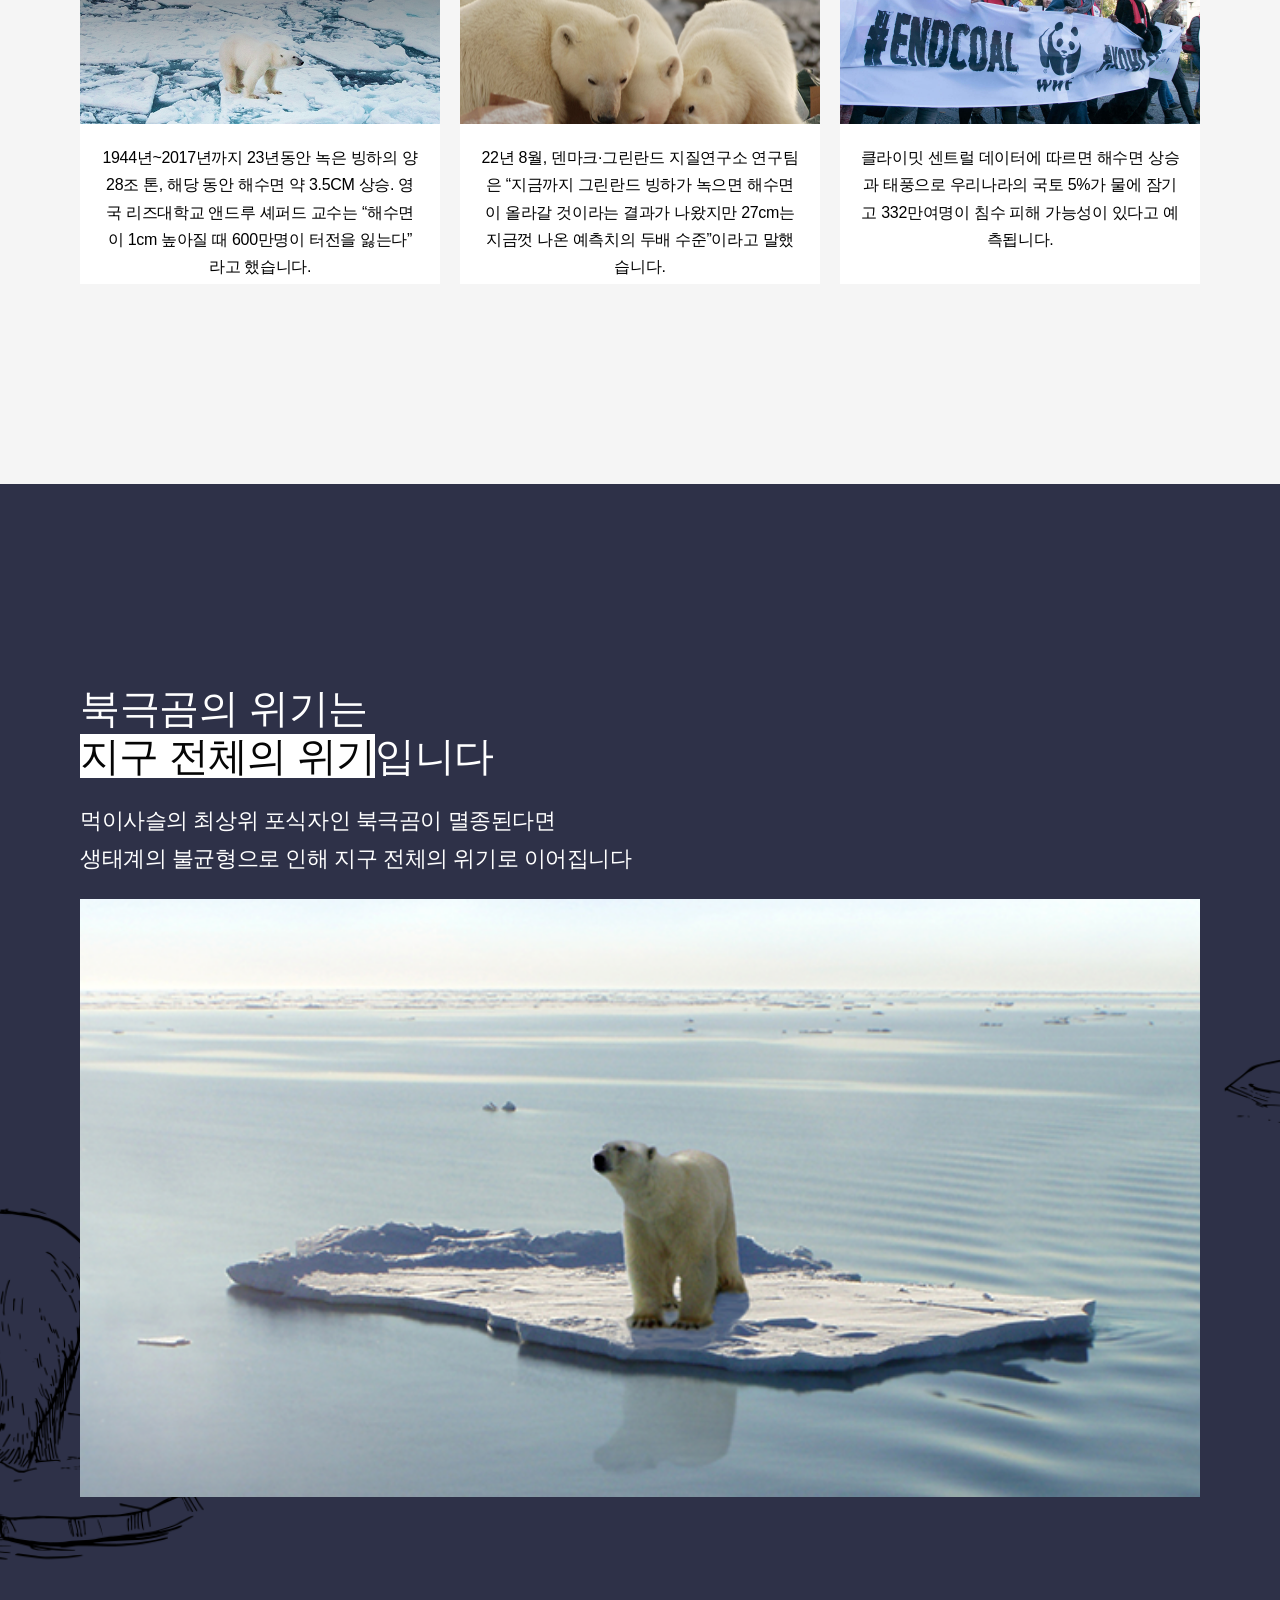
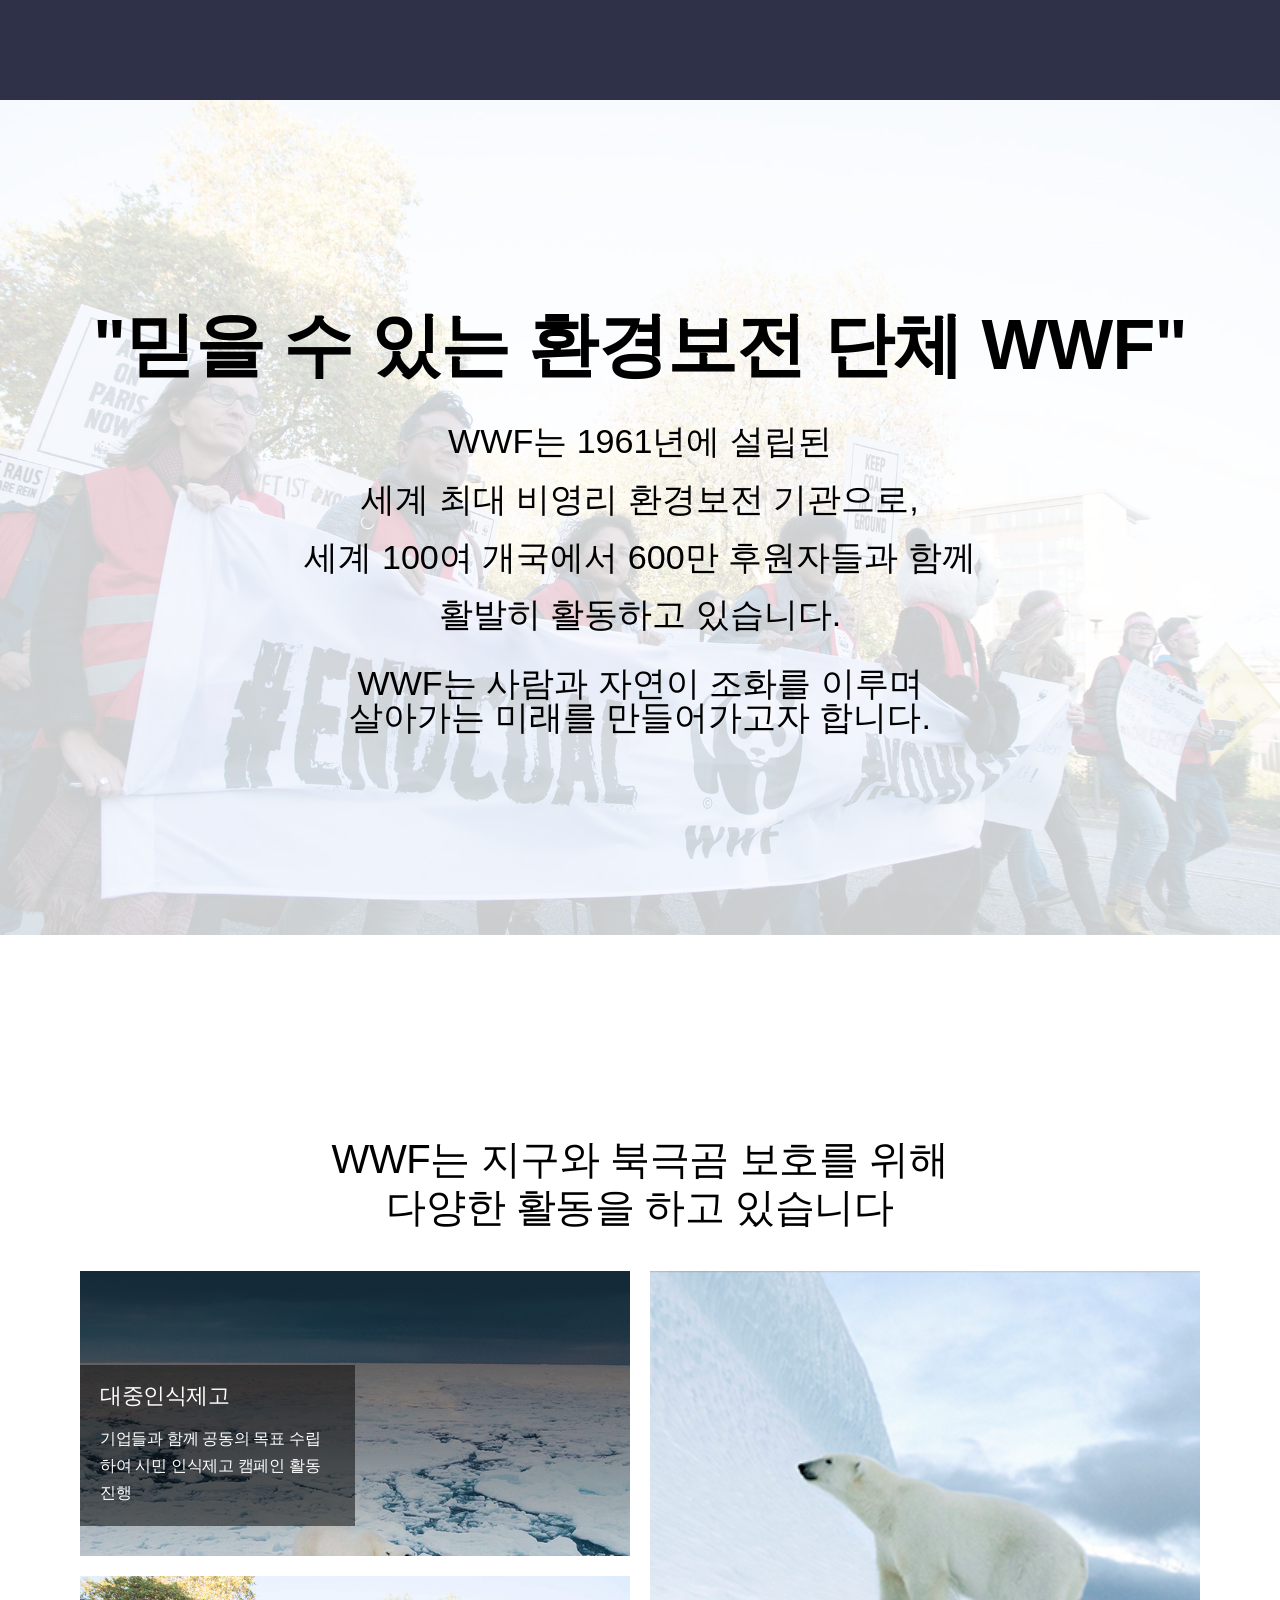
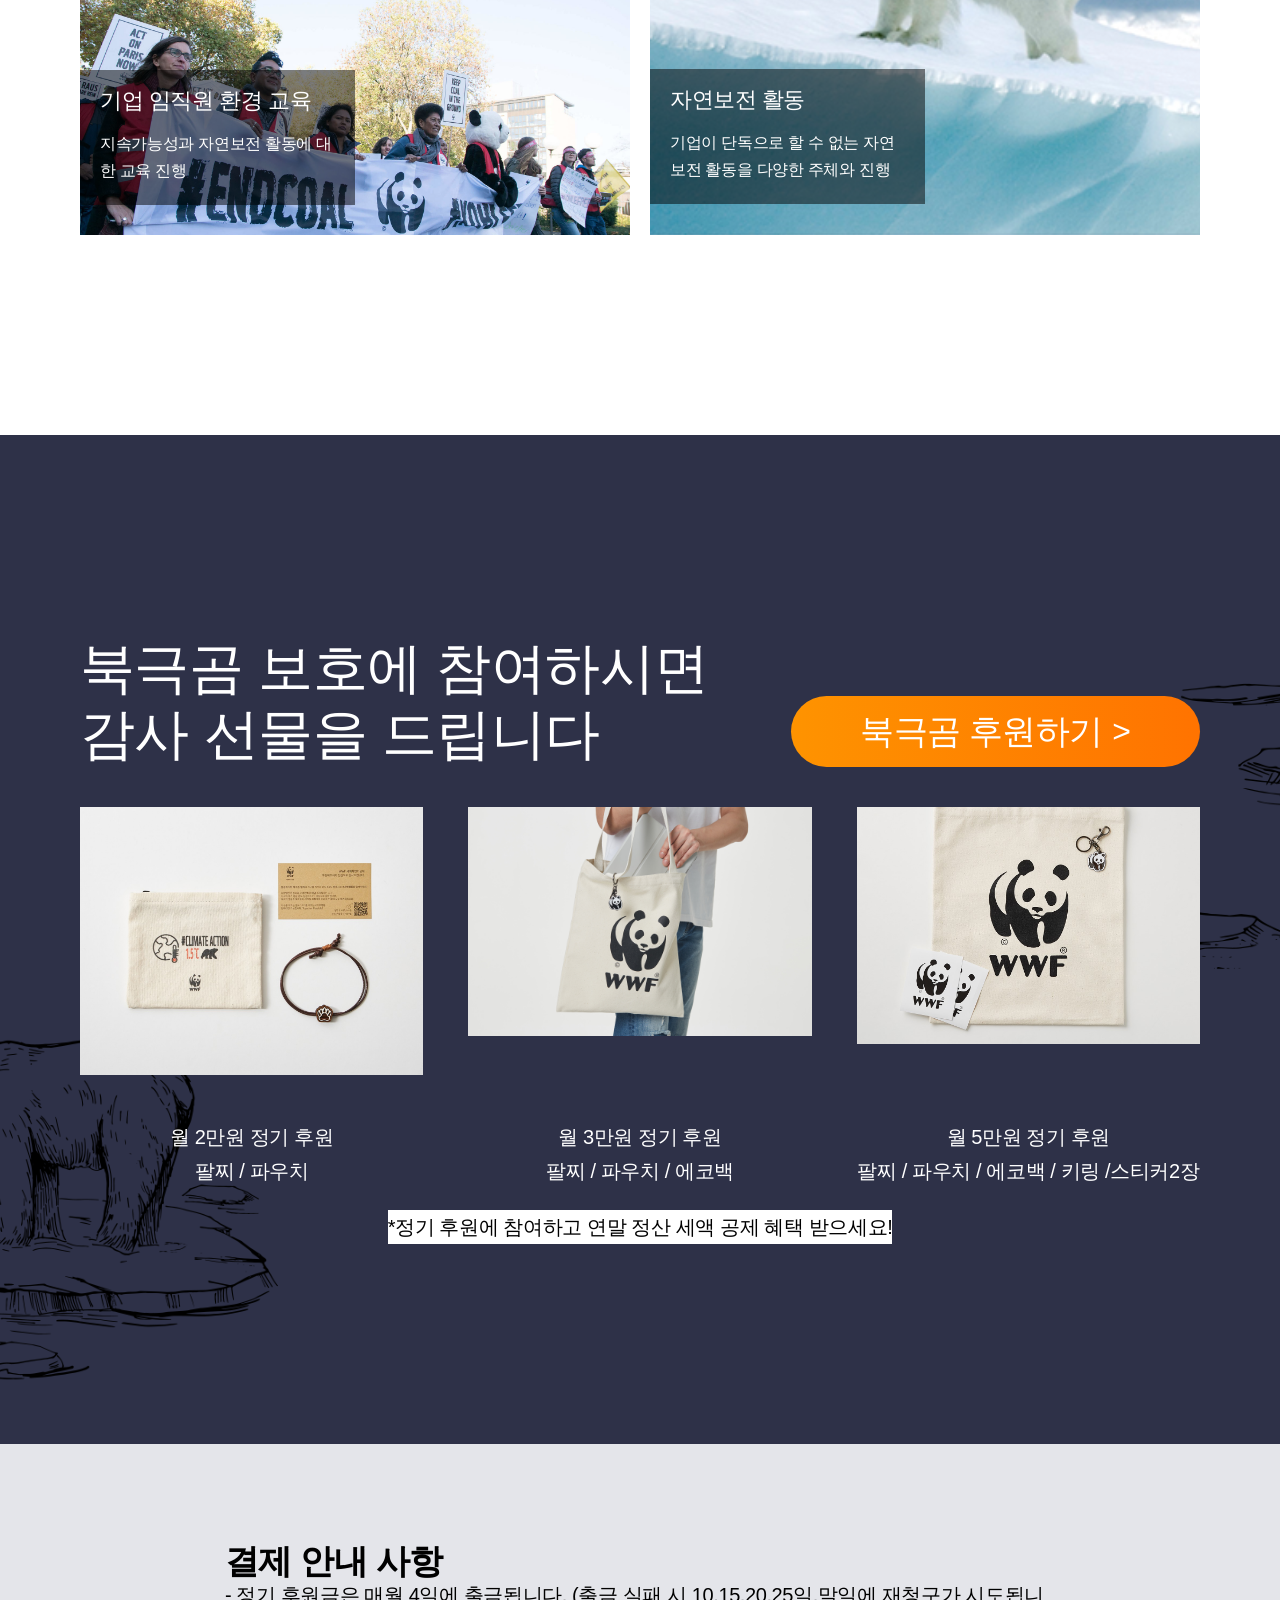
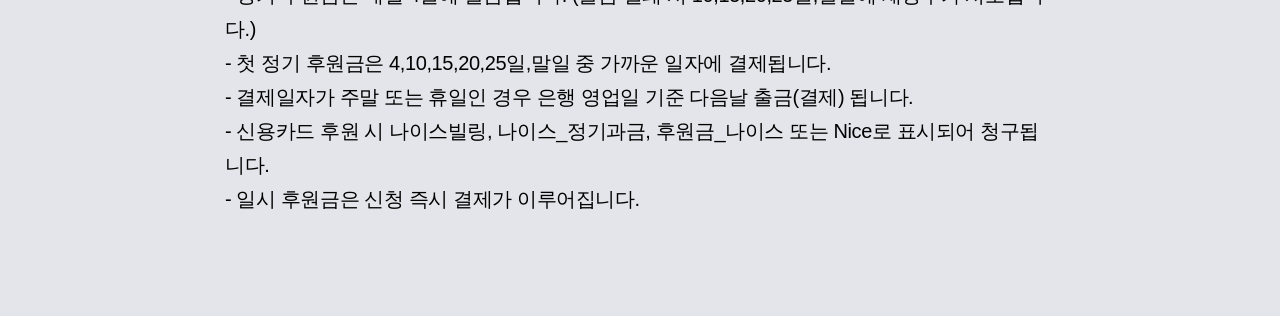
==== commit 2be6935b: "26/03/09학원 수정" ====
--- a/index.html
+++ b/index.html
@@ -142,7 +142,45 @@
             </div>
         </div>
         <!-- 9행 선물-->
+        <div class="container gift_bg">
+            <div class="contents gift">
+                <div class="title">
+                    <h1>북극곰 보호에 참여하시면<br>감사 선물을 드립니다</h1>
+                    <a href="#" class="sponsor_btn"><em>북극곰 후원하기</em><!-- a::after --></a>
+                </div>
+                <ul class="list">
+                    <li>
+                        <p class="gift_img"><img src="./images/freebie2.jpg" alt=""></p>
+                        <h2>월 2만원 정기 후원</h2>
+                        <p>팔찌 / 파우치</p>
+                    </li>
+                    <li>
+                        <p class="gift_img"><img src="./images/freebie1.jpg" alt=""></p>
+                        <h2>월 3만원 정기 후원</h2>
+                        <p>팔찌 / 파우치 / 에코백</p>
+                    </li>
+                    <li>
+                        <p class="gift_img"><img src="./images/freebie3.jpg" alt=""></p>
+                        <h2>월 5만원 정기 후원</h2>
+                        <p>팔찌 / 파우치 / 에코백 / 키링 /스티커2장</p>
+                    </li>
+                </ul>
+                <p>*정기 후원에 참여하고 연말 정산 세액 공제 혜택 받으세요!</p>
+            </div>
+        </div>
         <!-- 10행 안내-->
+        <div class="container notice_bg">
+            <div class="contents notice">
+                <dl>
+                    <dt>결제 안내 사항</dt>
+                    <dd>- 정기 후원금은 매월 4일에 출금됩니다. (출금 실패 시 10,15,20,25일,말일에 재청구가 시도됩니다.)</dd>
+                    <dd>- 첫 정기 후원금은 4,10,15,20,25일,말일 중 가까운 일자에 결제됩니다.</dd>
+                    <dd>- 결제일자가 주말 또는 휴일인 경우 은행 영업일 기준 다음날 출금(결제) 됩니다.</dd>
+                    <dd>- 신용카드 후원 시 나이스빌링, 나이스_정기과금, 후원금_나이스 또는 Nice로 표시되어 청구됩니다.</dd>
+                    <dd>- 일시 후원금은 신청 즉시 결제가 이루어집니다.</dd>
+                </dl>
+            </div>
+        </div>
     </div>
 </body>
 </html>
--- a/styles/index.css
+++ b/styles/index.css
@@ -217,4 +217,44 @@
     background-color:rgba(0,0,0,0.5);
 }
 #wrap .activity_bg .activity .details li .txt dt {font-size:1.38rem; margin-bottom:18px;}
-#wrap .activity_bg .activity .details li .txt dd {font-size:0.81; line-height:1.7;}+#wrap .activity_bg .activity .details li .txt dd {font-size:0.81; line-height:1.7;}
+/* ======================================9행============================ */
+#wrap .gift_bg {background-image:url(../images/minus_50per_bg.png); padding:70px 15px; text-align:center;}
+#wrap .gift_bg .gift .title {
+    text-align:left; margin-bottom:40px;
+    display:flex;
+    flex-flow:column nowrap;
+    justify-content:space-between;
+    align-items:flex-start;
+}
+#wrap .gift_bg .gift .title h1 {color:#fff;}
+#wrap .gift_bg .gift .title .sponsor_btn {margin:0;}
+#wrap .gift_bg .gift .list {
+    display:grid; 
+    grid-template-areas:
+        'pouch'
+        'echoback'
+        'keyring'
+    ;
+}
+#wrap .gift_bg .gift .list li {
+    text-align:center; width:100%; margin-bottom:22px;
+}
+#wrap .gift_bg .gift .list li:nth-child(1) {grid-area:pouch;}
+#wrap .gift_bg .gift .list li:nth-child(2) {grid-area:echoback;}
+#wrap .gift_bg .gift .list li:nth-child(3) {grid-area:keyring;}
+#wrap .gift_bg .gift .list li .gift_img {height:150px; overflow:hidden;}
+#wrap .gift_bg .gift .list li .gift_img img {
+    width:100%; transform:translateY(-100px);
+}
+#wrap .gift_bg .gift .list li h2,
+#wrap .gift_bg .gift .list li p {line-height:1.7; color:#fff;}
+#wrap .gift_bg .gift .list li h2 {margin-top:13px;}
+#wrap .gift_bg .gift .list li p {}
+#wrap .gift_bg .gift > p {background-color:#fff; line-height:1.7; display:inline-block;}
+/* ======================================10행============================ */
+#wrap .notice_bg {background-color:#E4E5EA; padding:70px 15px;}
+#wrap .notice_bg .notice {font-size:1.38rem; font-weight:700;}
+#wrap .notice_bg .notice dl {}
+#wrap .notice_bg .notice dl dt {font-size:1.38rem; font-weight:700;}
+#wrap .notice_bg .notice dl dd {line-height:1.7;}
--- a/styles/responsive.css
+++ b/styles/responsive.css
@@ -12,6 +12,7 @@
     #wrap .humanity_bg .humanity .list li dl {
         flex:1; height:320px;
     }
+    #wrap .humanity_bg .humanity .list li .txt {height:250px;}
     /* ======================7행 */
     #wrap .wwf_bg .wwf h1+p {
         font-size:1.38rem;
@@ -21,6 +22,8 @@
         font-size:1.38rem;
         letter-spacing:0;
     }
+    /* ============================9행 */
+    #wrap .gift_bg .gift .list li .gift_img {height:300px;}
 }
 @media screen and (min-width:866px) {
     #wrap .intro { padding:300px 0 100px;}
@@ -34,6 +37,9 @@
     #wrap .video_bg .video iframe {height:500px;}
     /* =========================4행 */
     /* ========================5행 */
+    /* ============================9행 */
+    #wrap .gift_bg .gift .title h1 {font-size:3.44rem;}
+    #wrap .gift_bg .gift .list li .gift_img {height:300px;}
 }/* 866~1023 */
 @media screen and (min-width:1024px) {
     #wrap .container .contents h1 {font-size:2.5rem;}
@@ -54,6 +60,8 @@
     #wrap .quiz_bg .quiz .quiz_list h2 span:nth-child(2) {display:inline-block;}
     /* ========================================3행 */
     #wrap .video_bg .video iframe {height:600px;}
+    /* =========================================5행 */
+    #wrap .humanity_bg .humanity .list li .txt {height:200px;}
     /* ========================================7행*/
     #wrap .wwf_bg .wwf h1 {font-size:3.13rem;}
     #wrap .wwf_bg .wwf p {font-size:1.38rem;}
@@ -67,6 +75,22 @@
     #wrap .activity_bg .activity .details li {position:relative; padding-bottom:30px;}
     #wrap .activity_bg .activity .details li .txt {width:50%;}
     #wrap .activity_bg .activity .details li:nth-child(3) .txt {position:absolute; left:0; bottom:31px;}
+    /* ========================================9행*/
+    #wrap .gift_bg {text-align:right;}
+    #wrap .gift_bg .gift .title {
+        flex-flow:row nowrap;
+        align-items:flex-end;
+    }
+    #wrap .gift_bg .gift .title h1 {margin:0}
+    #wrap .gift_bg .gift .list {
+        grid-template-areas:
+            'pouch echoback'
+            'keyring keyring';
+        grid-template-columns:1fr 1fr;
+        gap:22px;
+    }
+    #wrap .gift_bg .gift .list li .gift_img {height:300px;}
+    #wrap .gift_bg .gift .list li .gift_img img {transform:translateY(0);}
 }/* 1024~1249*/
 @media screen and (min-width:1250px) {
     #wrap .intro { padding:449px 0 100px;}
@@ -80,8 +104,29 @@
     /* ========================2행 퀴즈 */
     #wrap .quiz_bg .quiz .quiz_list {width:400px;}
     #wrap .quiz_bg .quiz .quiz_list h1 {font-size:3.44rem;}
+    /* =======================================5행 */
+    #wrap .humanity_bg .humanity .list li .txt {height:160px;}
     /* ========================================7행*/
     #wrap .wwf_bg .wwf h1 {font-size:4.38rem;}
     #wrap .wwf_bg .wwf h1+p {font-size:2.13rem;}
     #wrap .wwf_bg .wwf p {font-size:2.13rem;}
-}/* 1250~max */+    /* ========================================9행*/
+    #wrap .gift_bg {text-align:center;}
+    #wrap .gift_bg .gift .title h1 {font-size:3.44rem;}
+    #wrap .gift_bg .gift .list {
+        gap:45px;
+        display:flex;
+        grid-template-areas:
+            'pouch' 'echoback' 'keyring';
+        grid-template-columns:1fr 1fr 1fr;
+    }
+    #wrap .gift_bg .gift .list li .gift_img img {transform:translateY(0);}
+    #wrap .gift_bg .gift .list li h2,
+    #wrap .gift_bg .gift .list li p {font-size:1.25rem;}
+    #wrap .gift_bg .gift > p {font-size:1.25rem;}
+    /* ===========================================10행 */
+    #wrap .notice_bg {padding:100px 225px;}
+    #wrap .notice_bg .notice dl dt {font-size:2.13rem;}
+    #wrap .notice_bg .notice dl dd {font-size:1.25rem;}
+}   
+/* 1250~max */
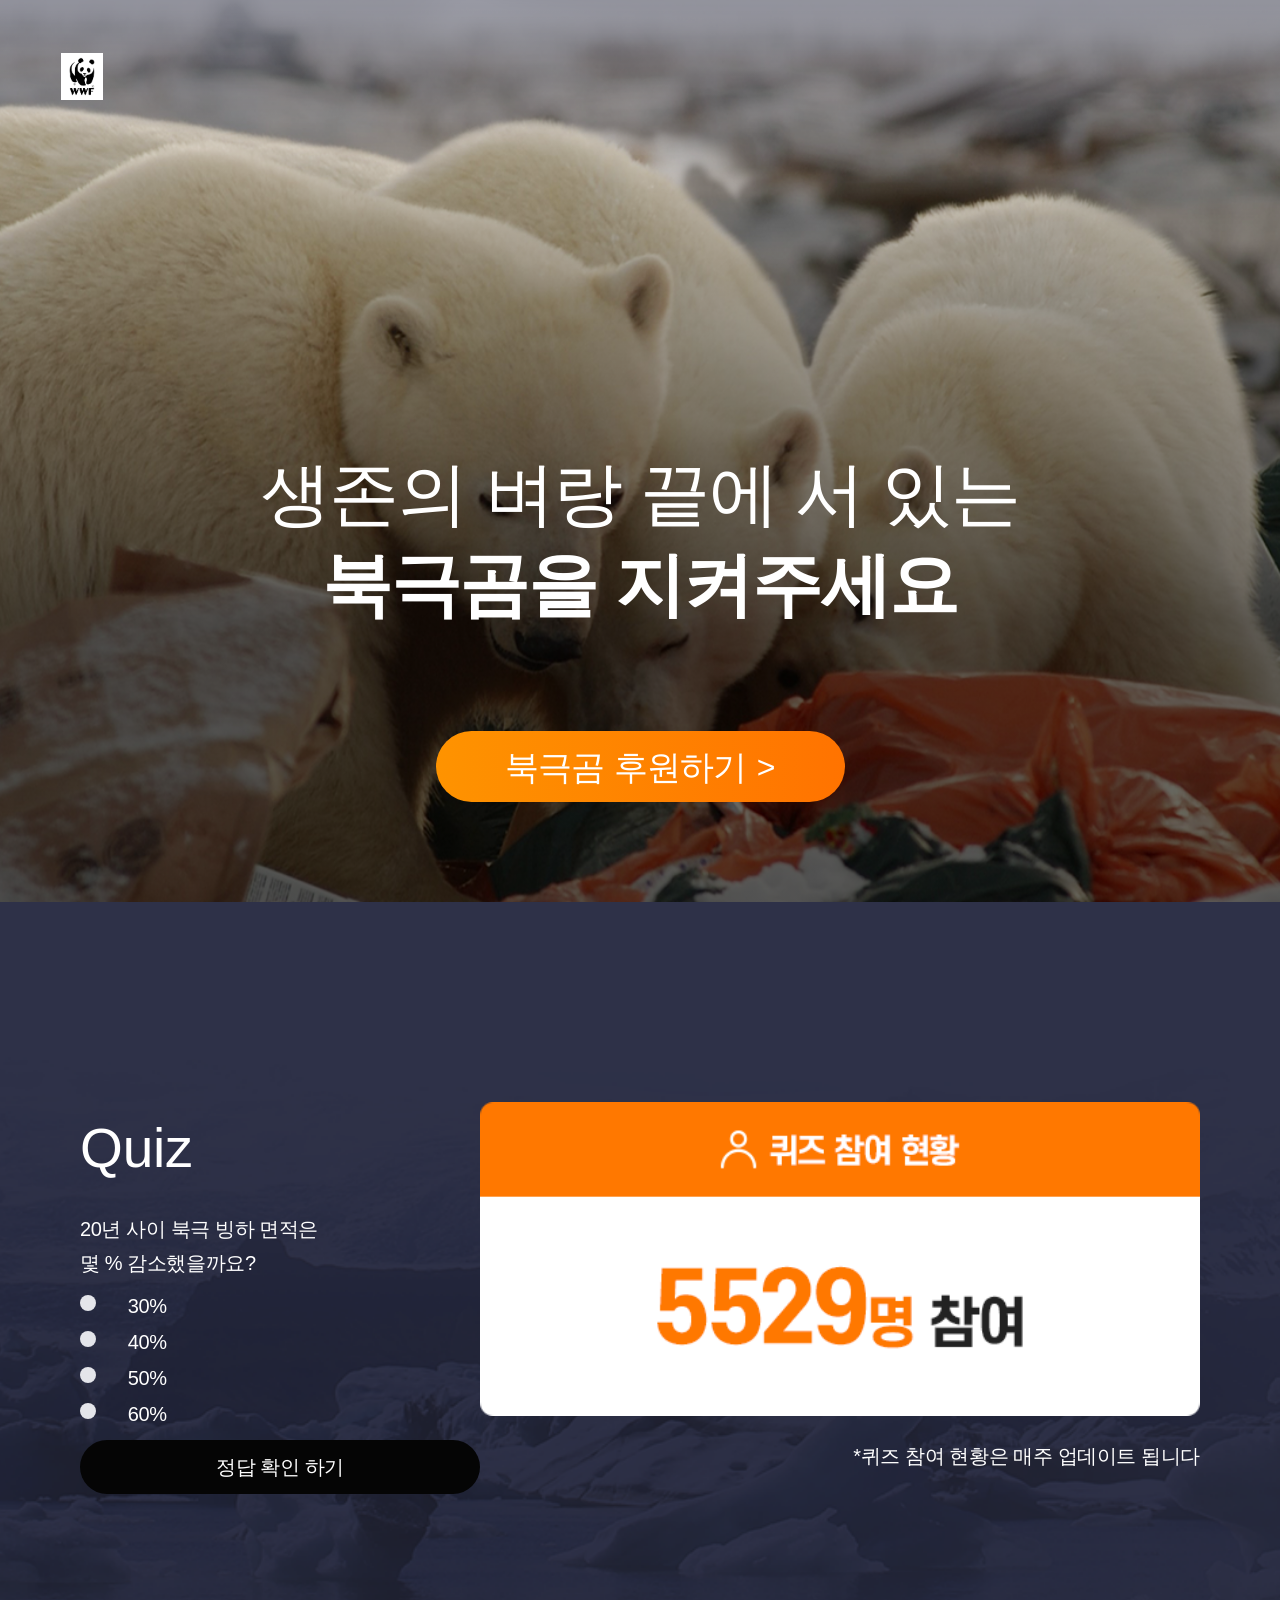
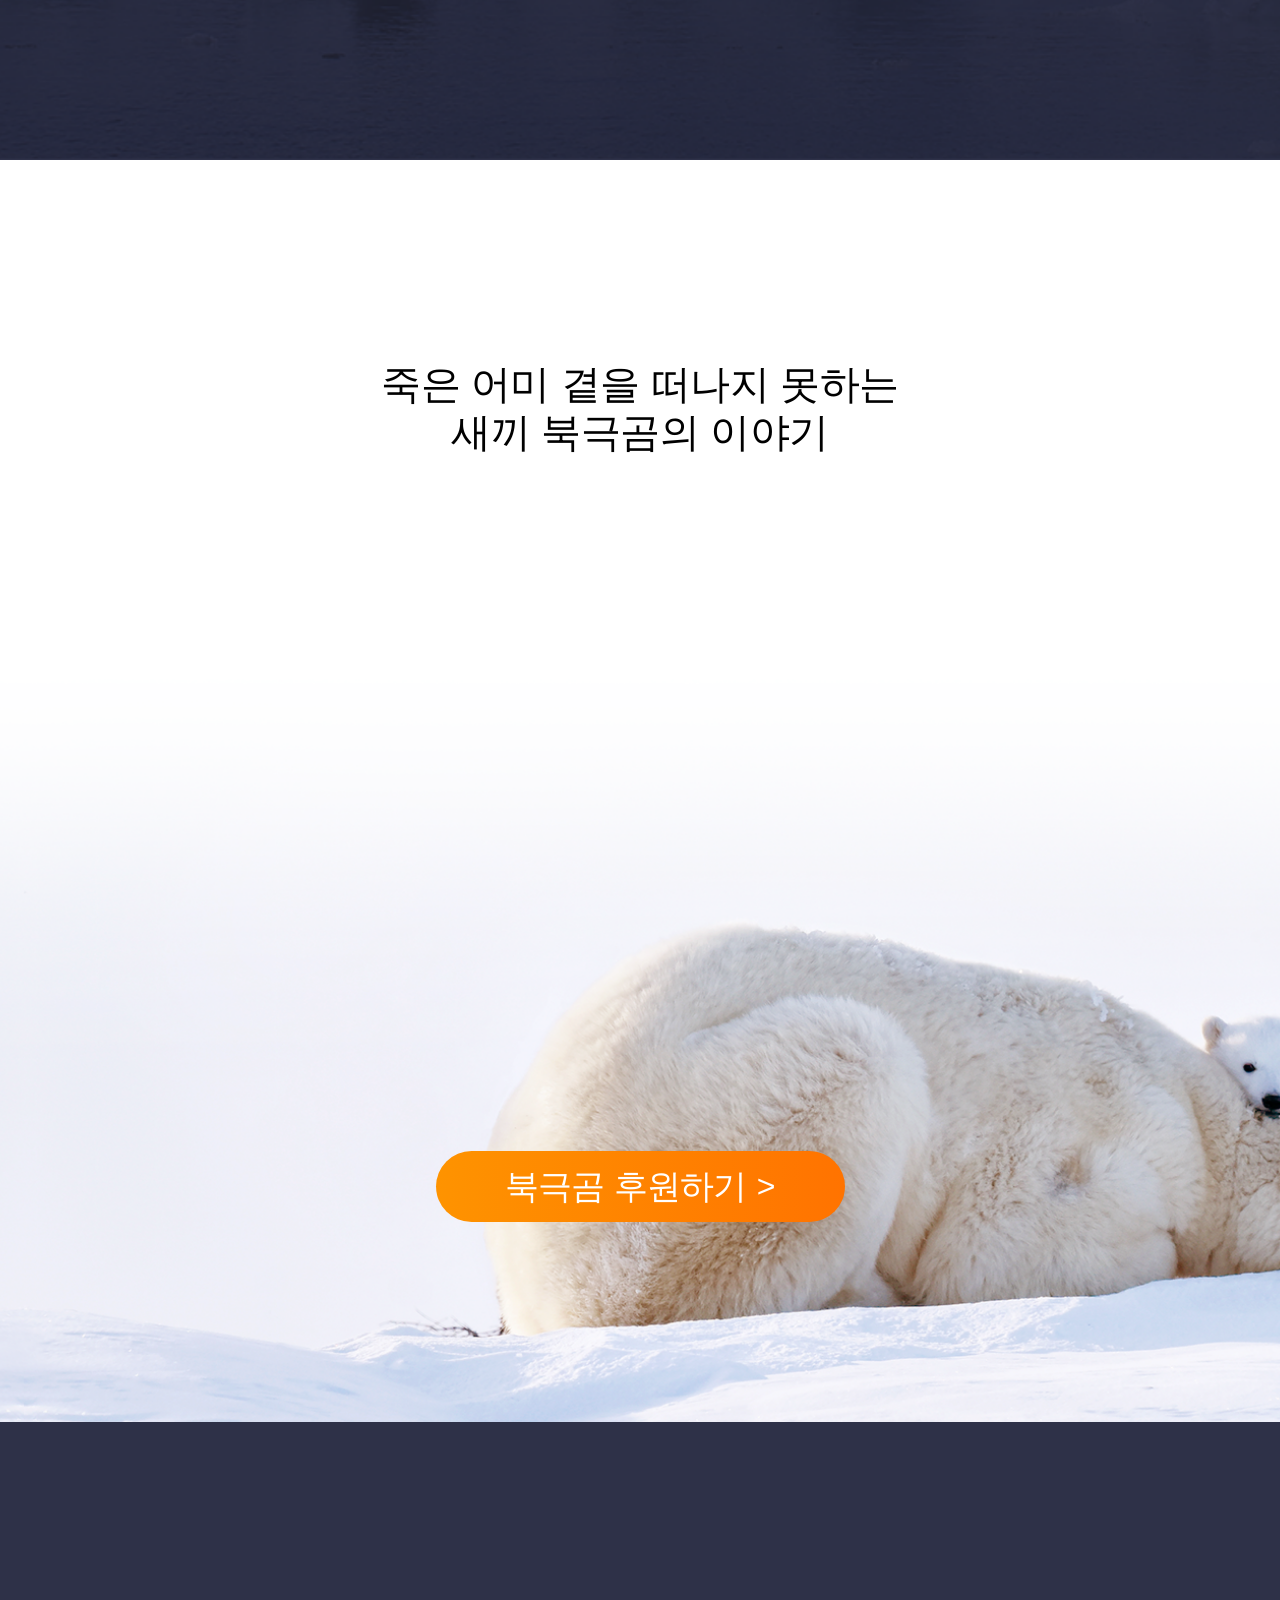
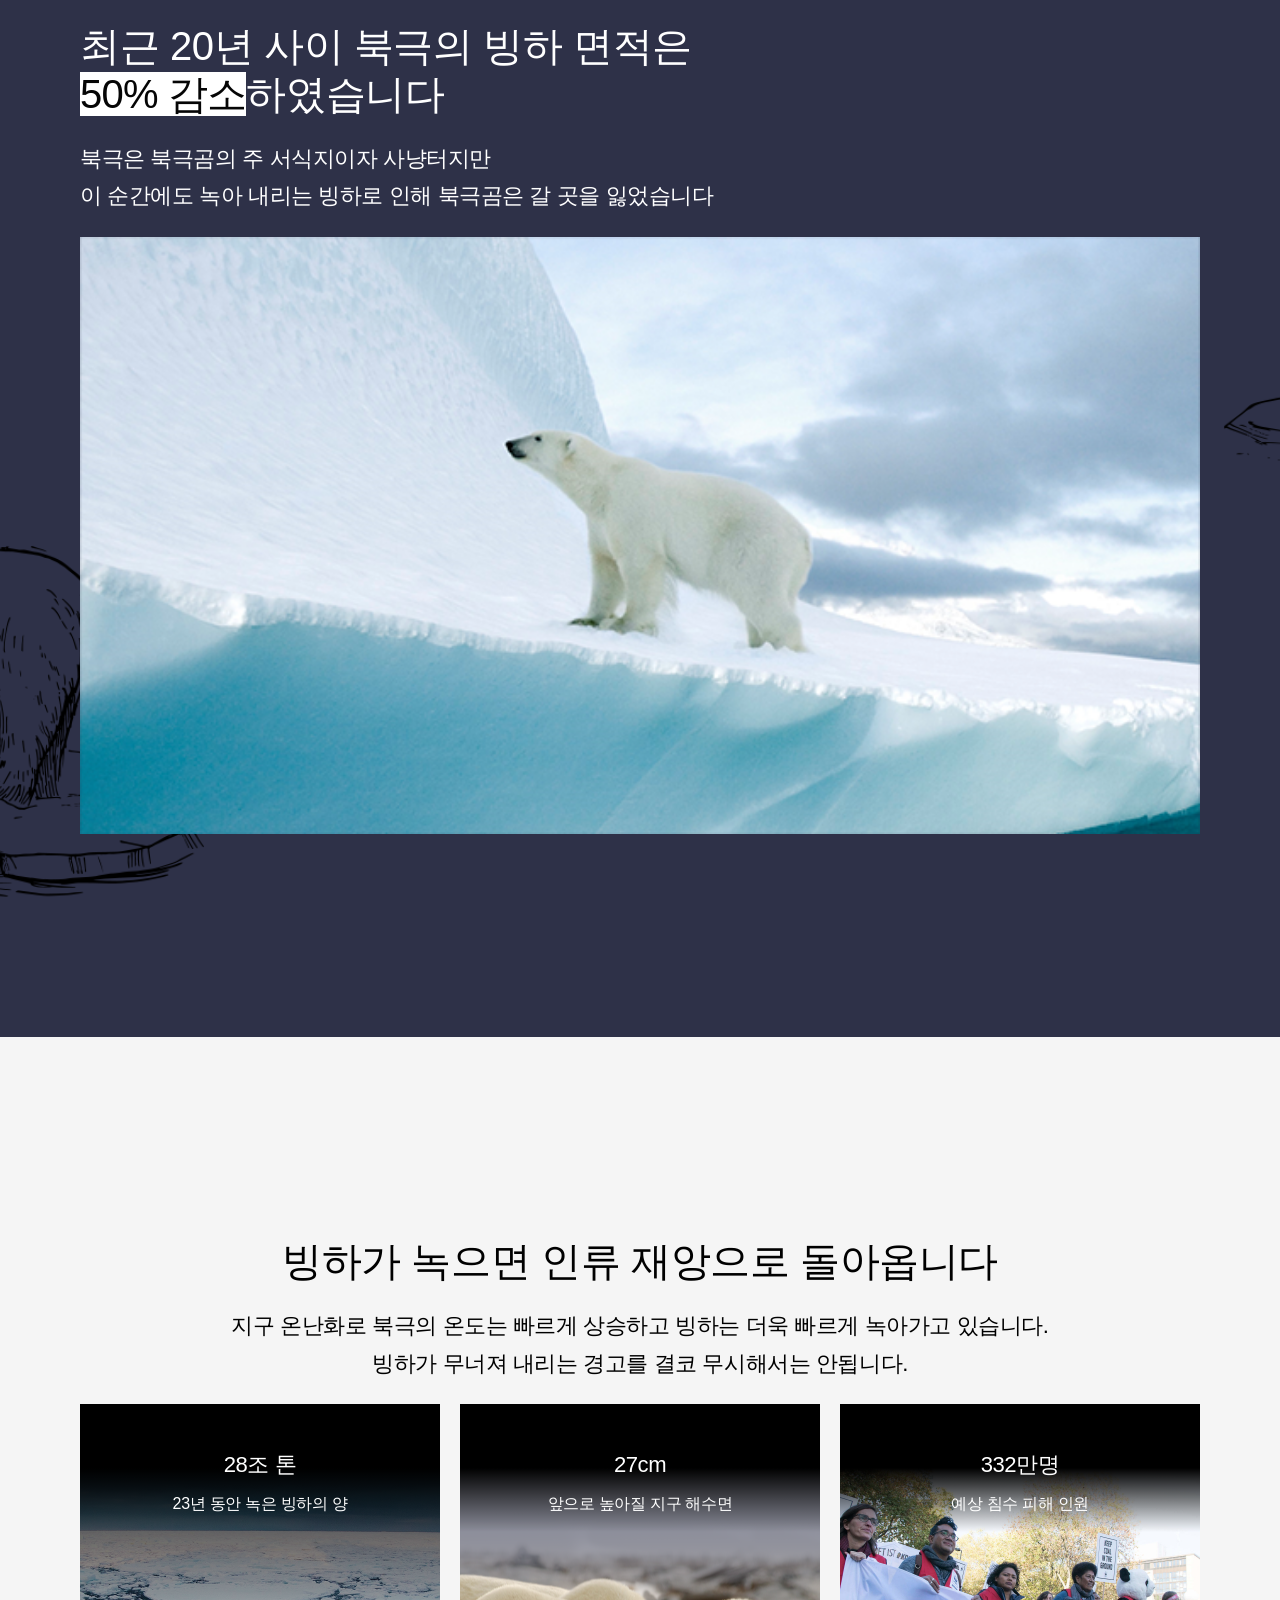
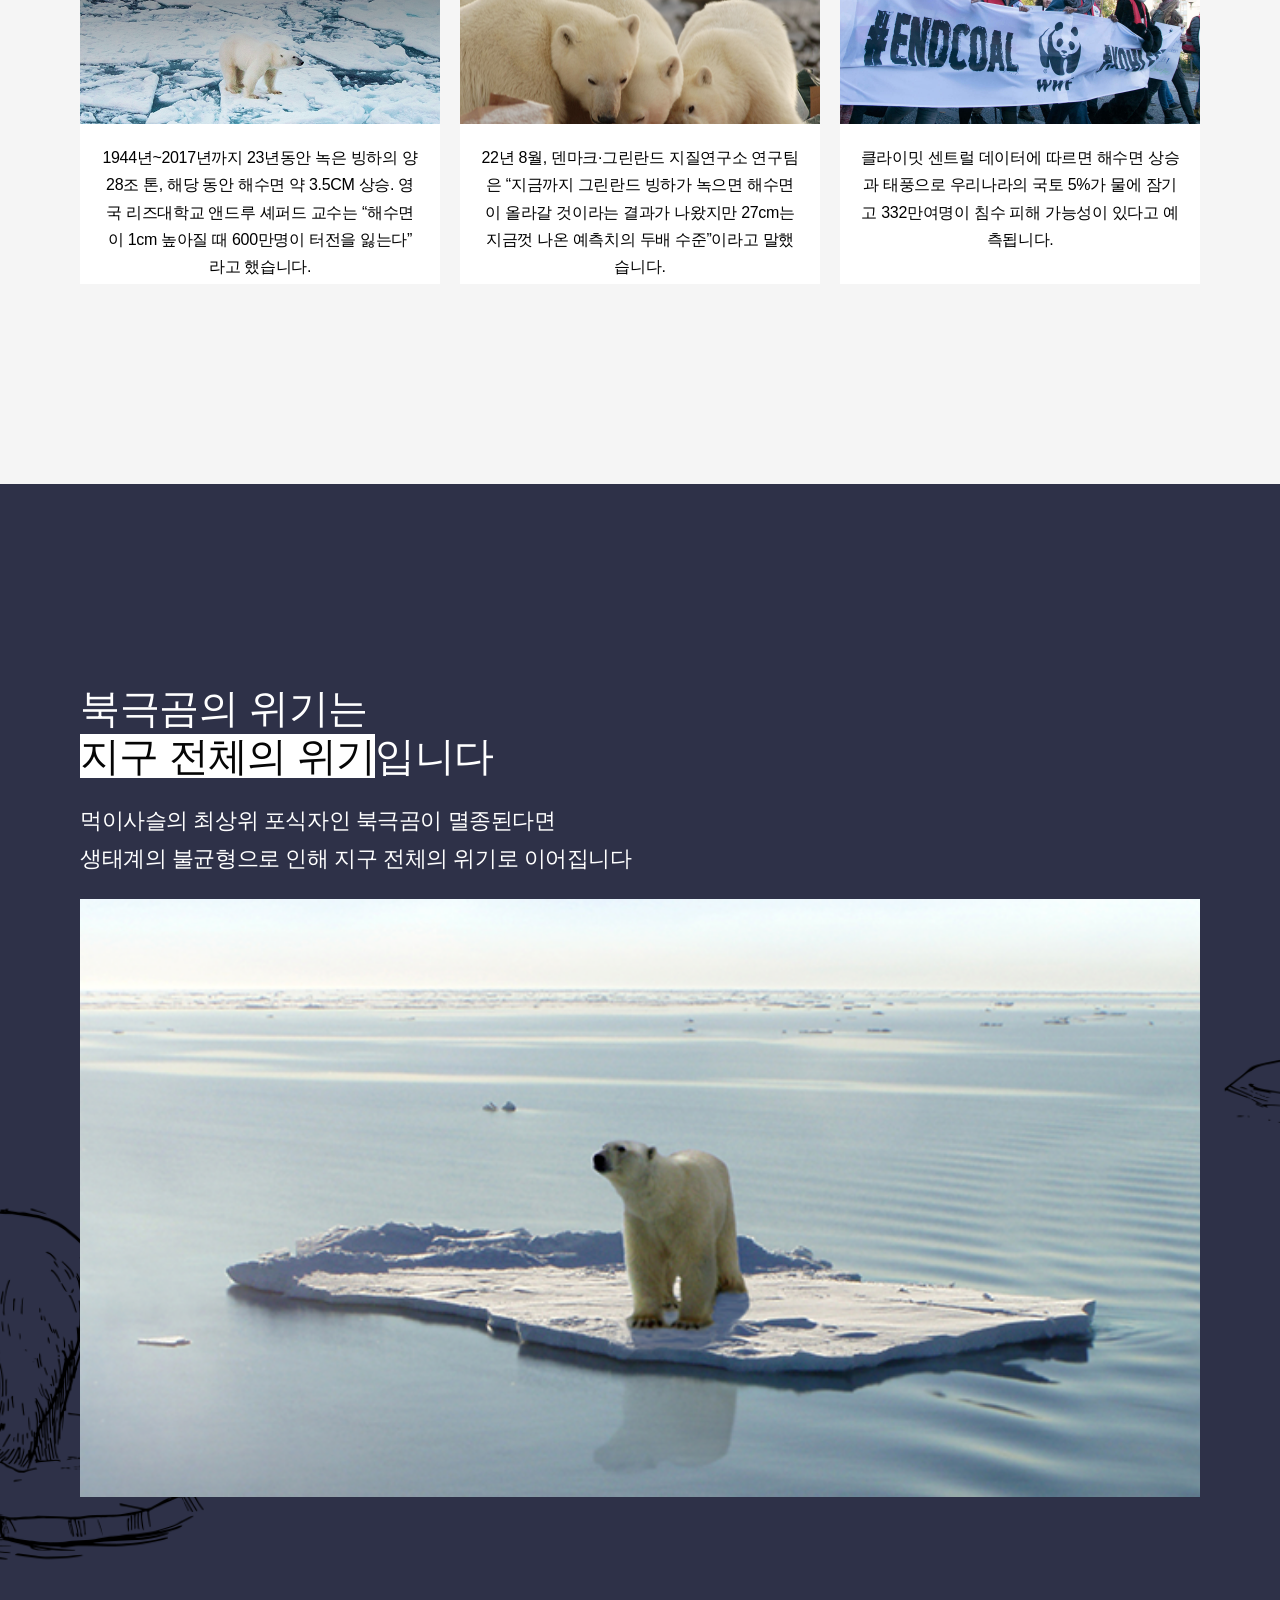
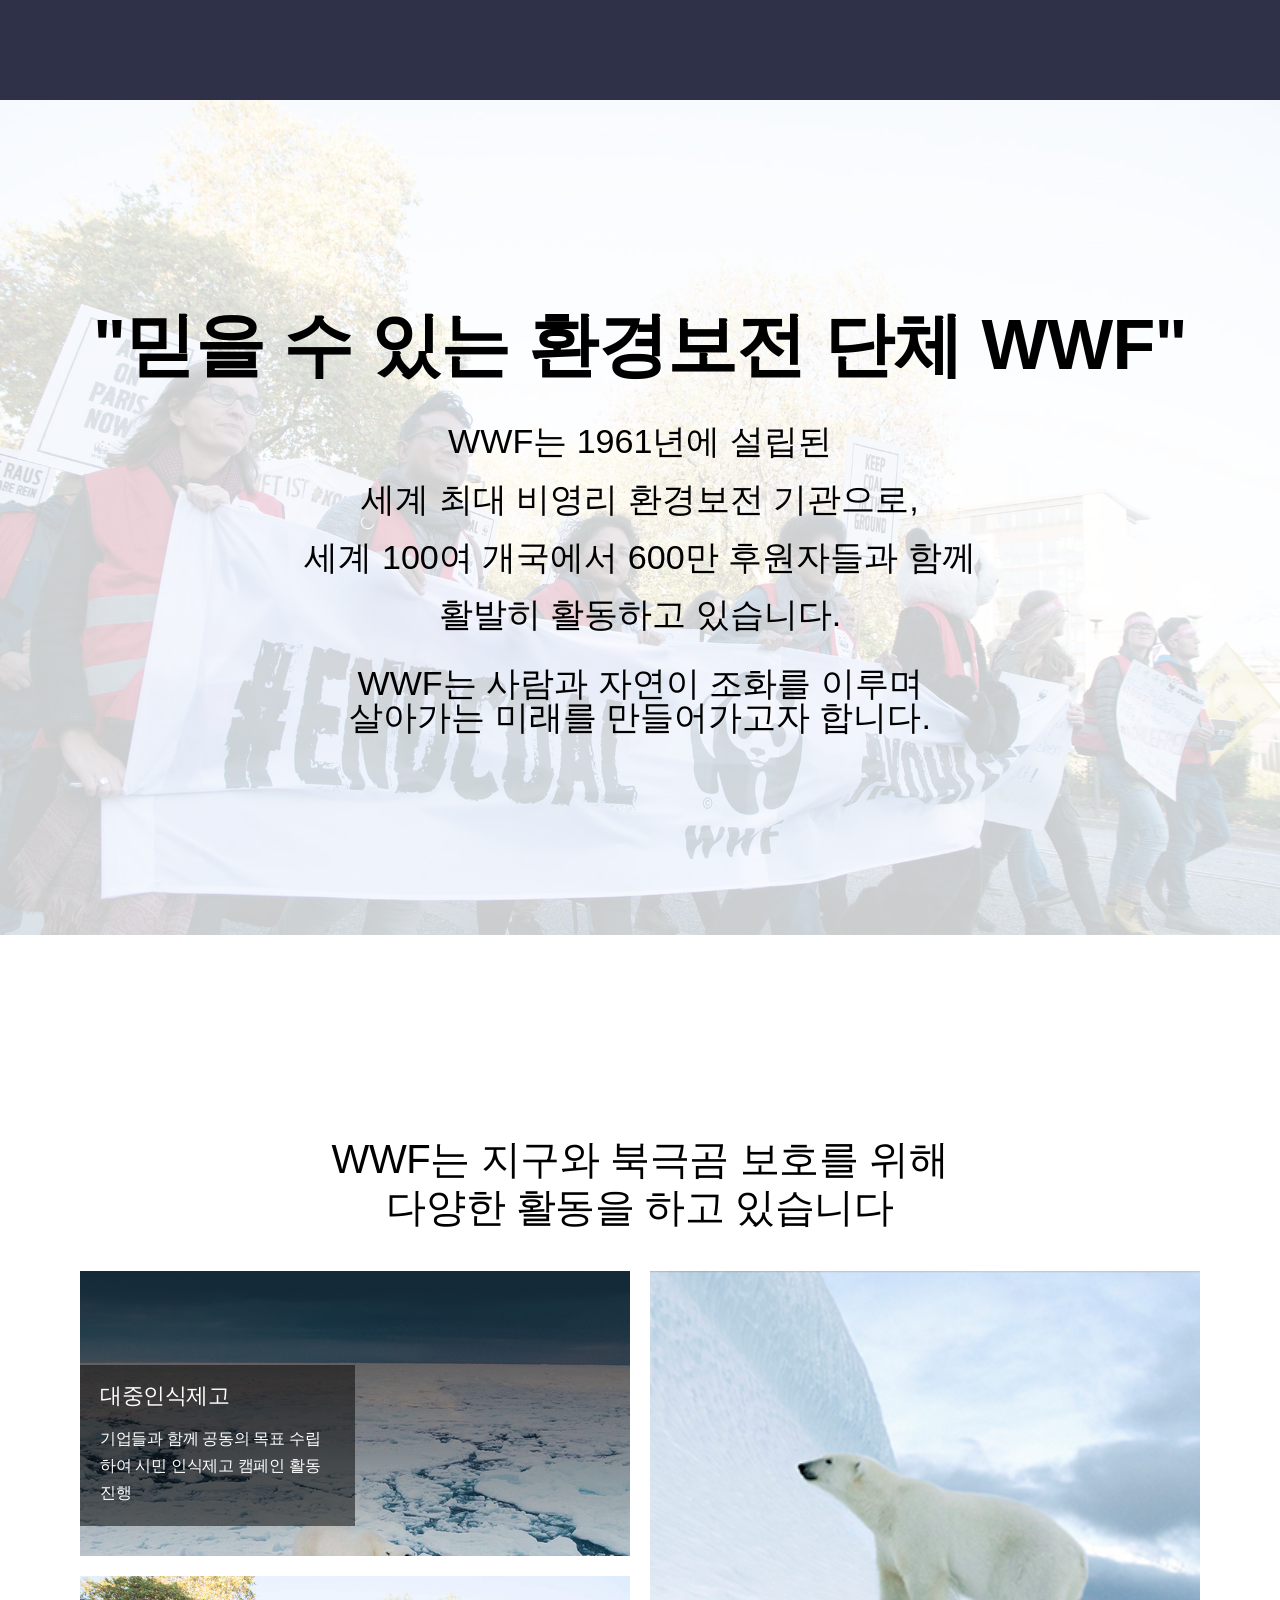
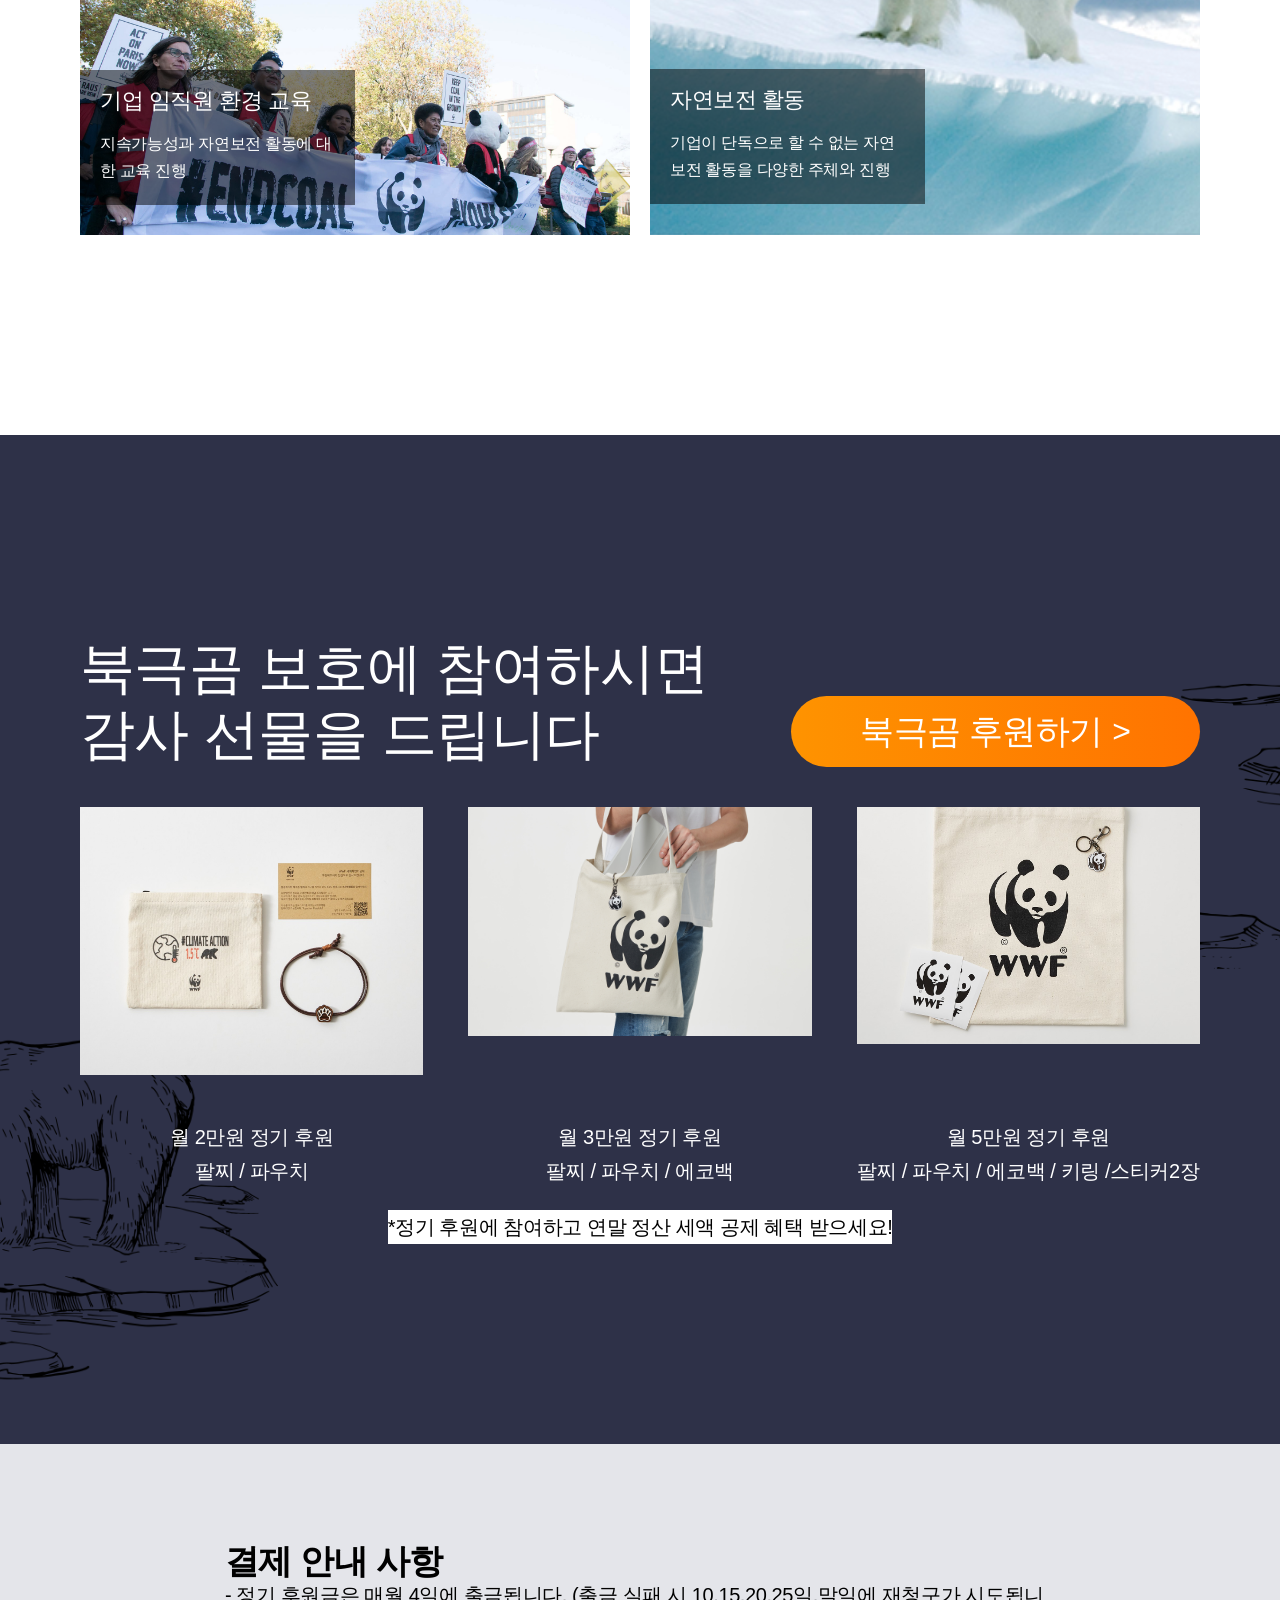
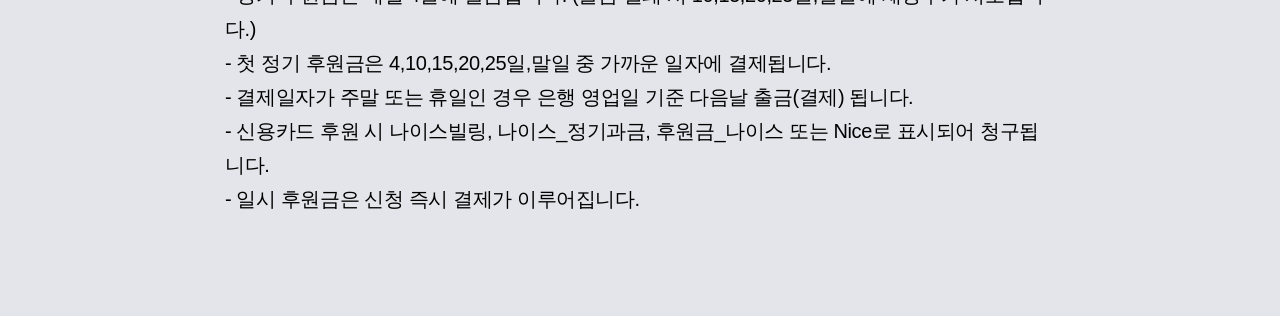
==== commit 0394fa9a: "26/03/10학원" ====
--- a/index.html
+++ b/index.html
@@ -53,7 +53,7 @@
         <!-- 4행 50 감소 -->
         <div class="container reduction_bg">
             <div class="contents reduction">
-                <h1>최근 20년 사이 북극의 빙하 면적은<br><span class="highlight">50% 감소</span>감소하였습니다</h1>
+                <h1>최근 20년 사이 북극의 빙하 면적은<br><span class="highlight">50% 감소</span>하였습니다</h1>
                 <p>북극은 북극곰의 주 서식지이자 사냥터지만<br>이 순간에도 녹아 내리는 빙하로 인해 북극곰은 갈 곳을 잃었습니다</p>
                 <p><img src="./images/minus_50per.png" alt=""></p>
             </div>
